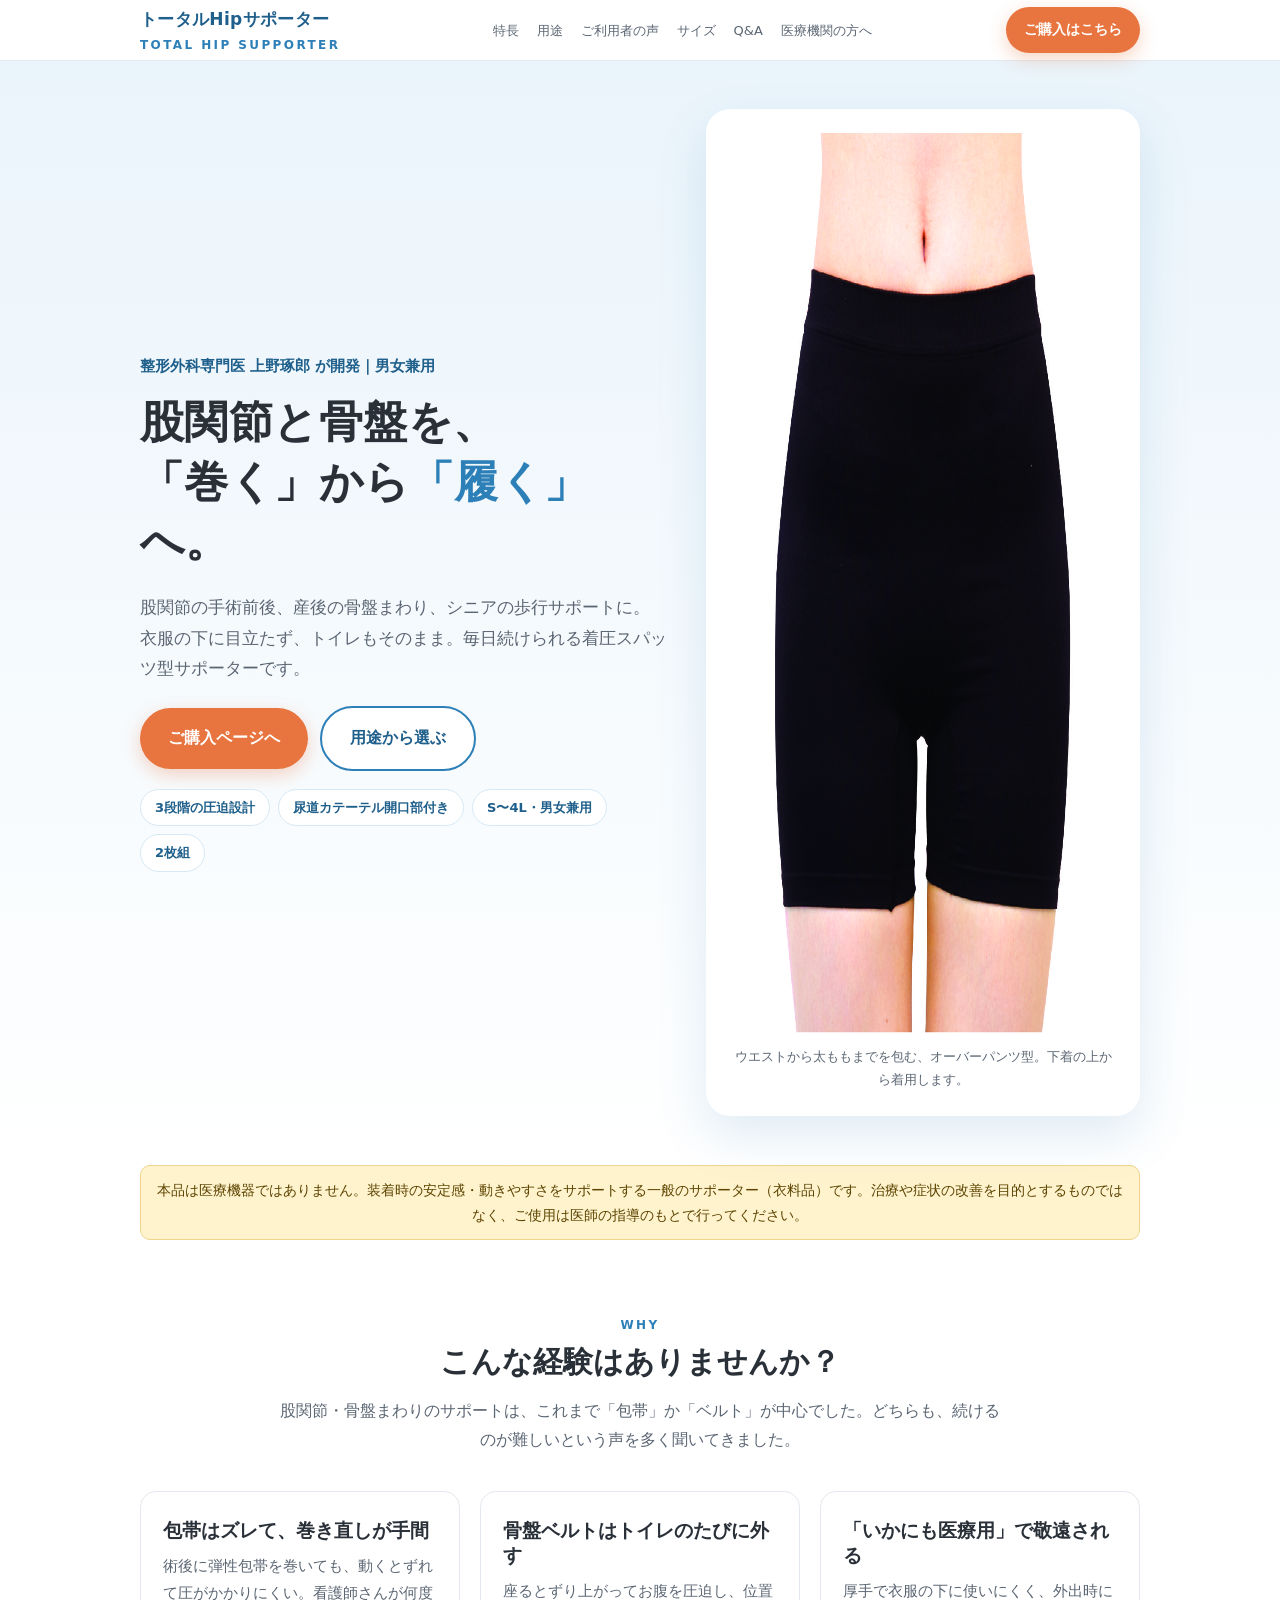
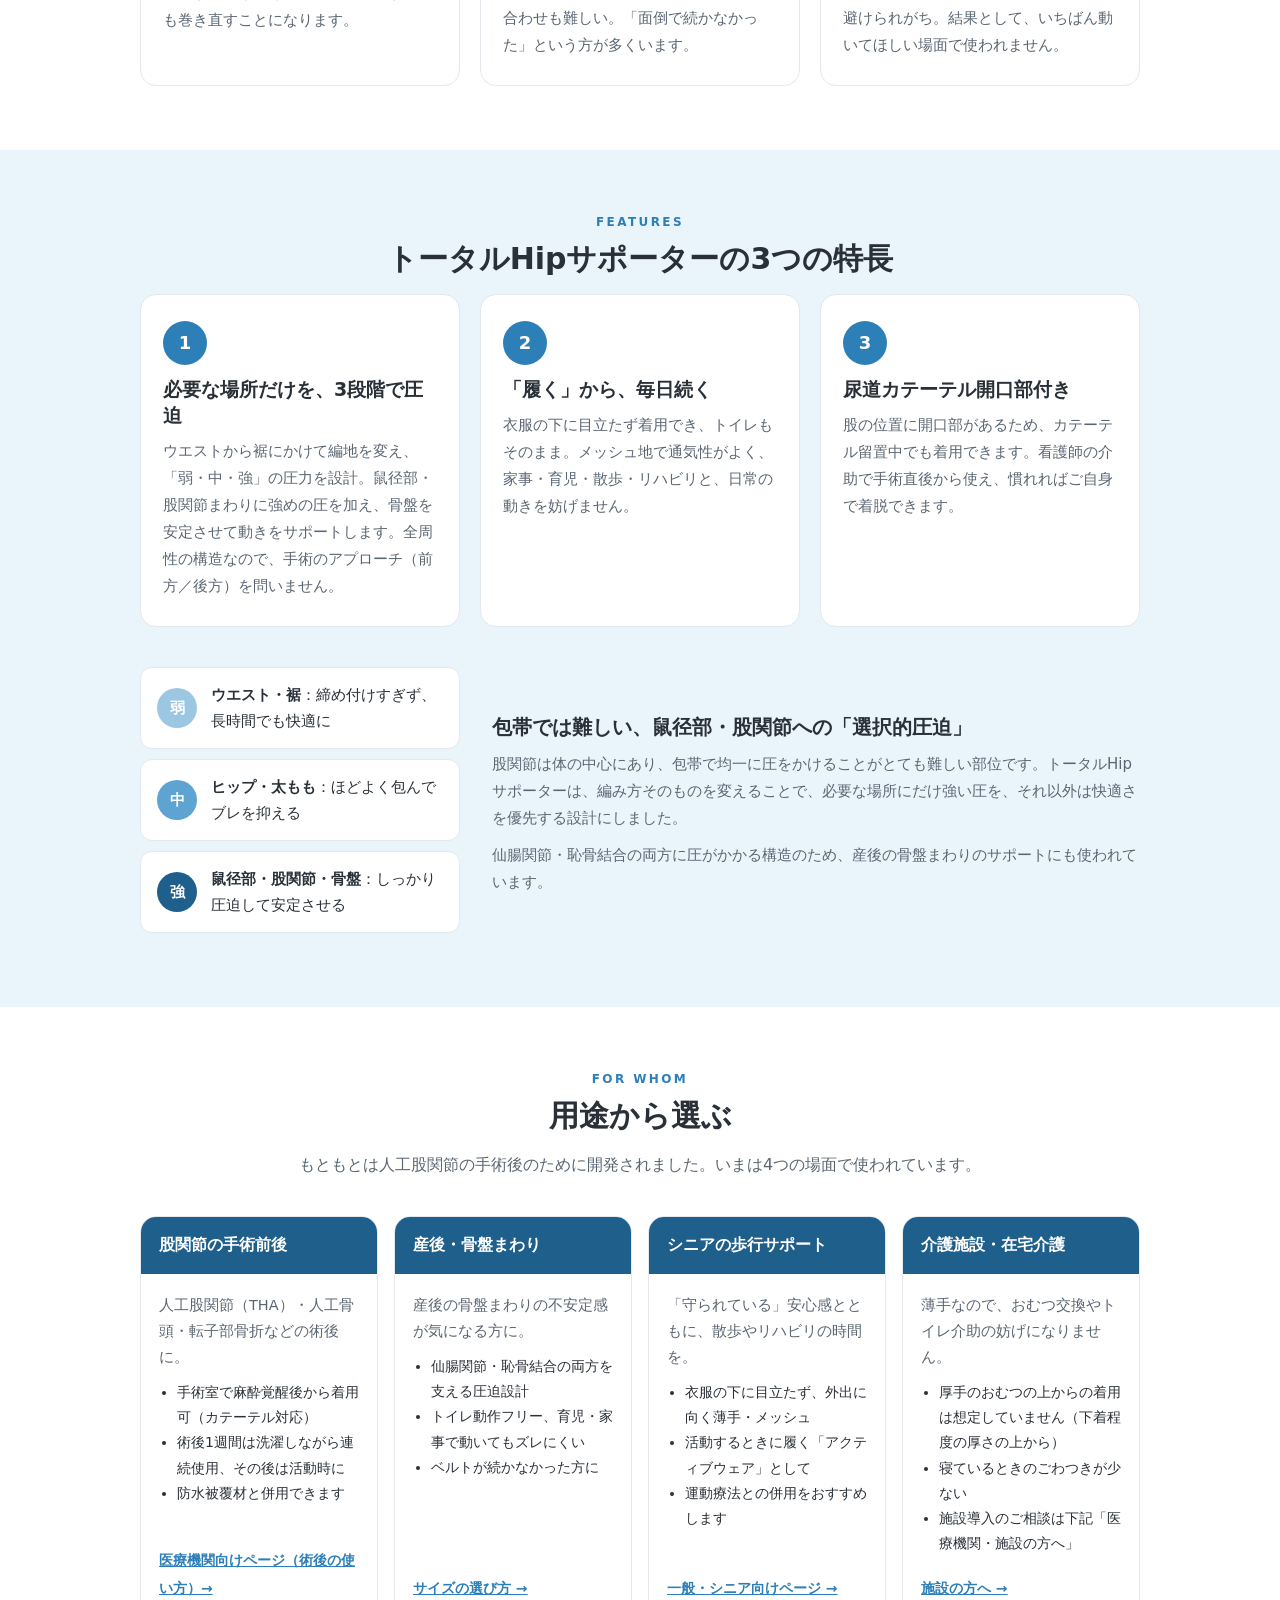
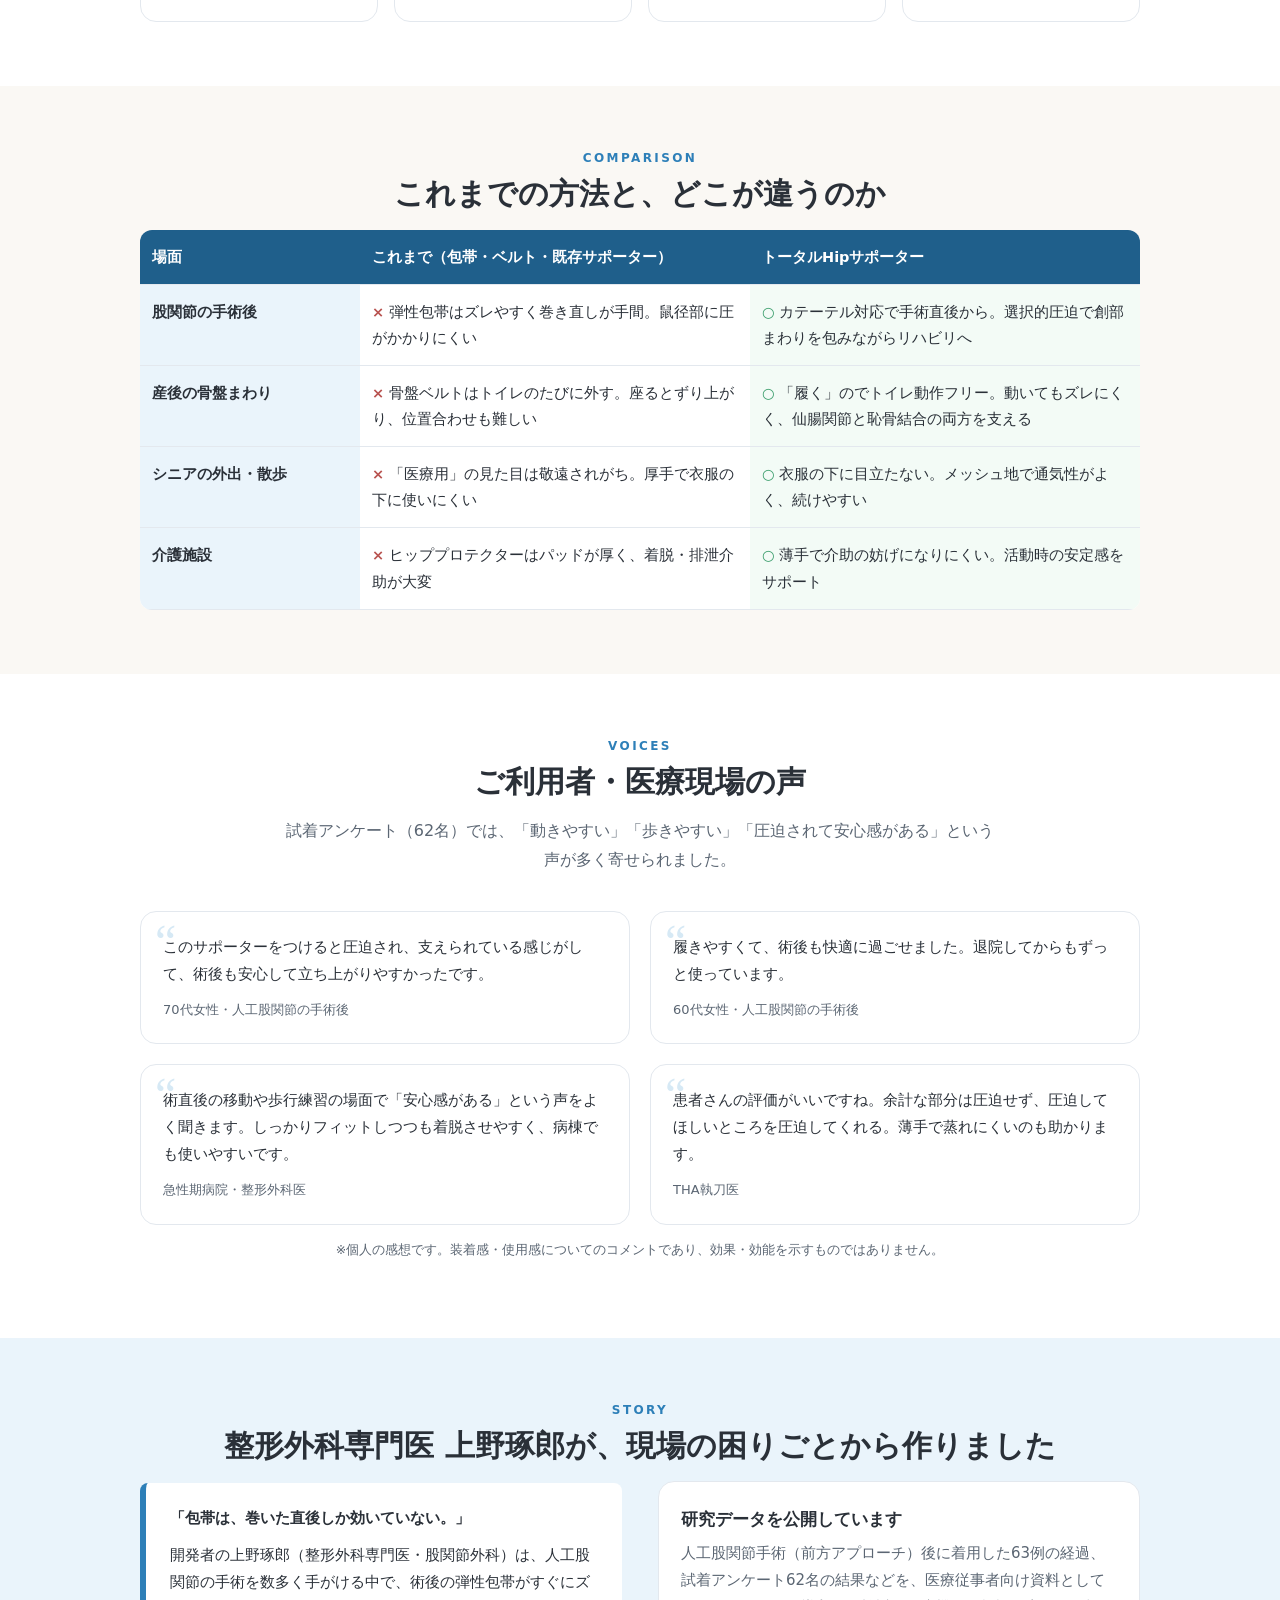
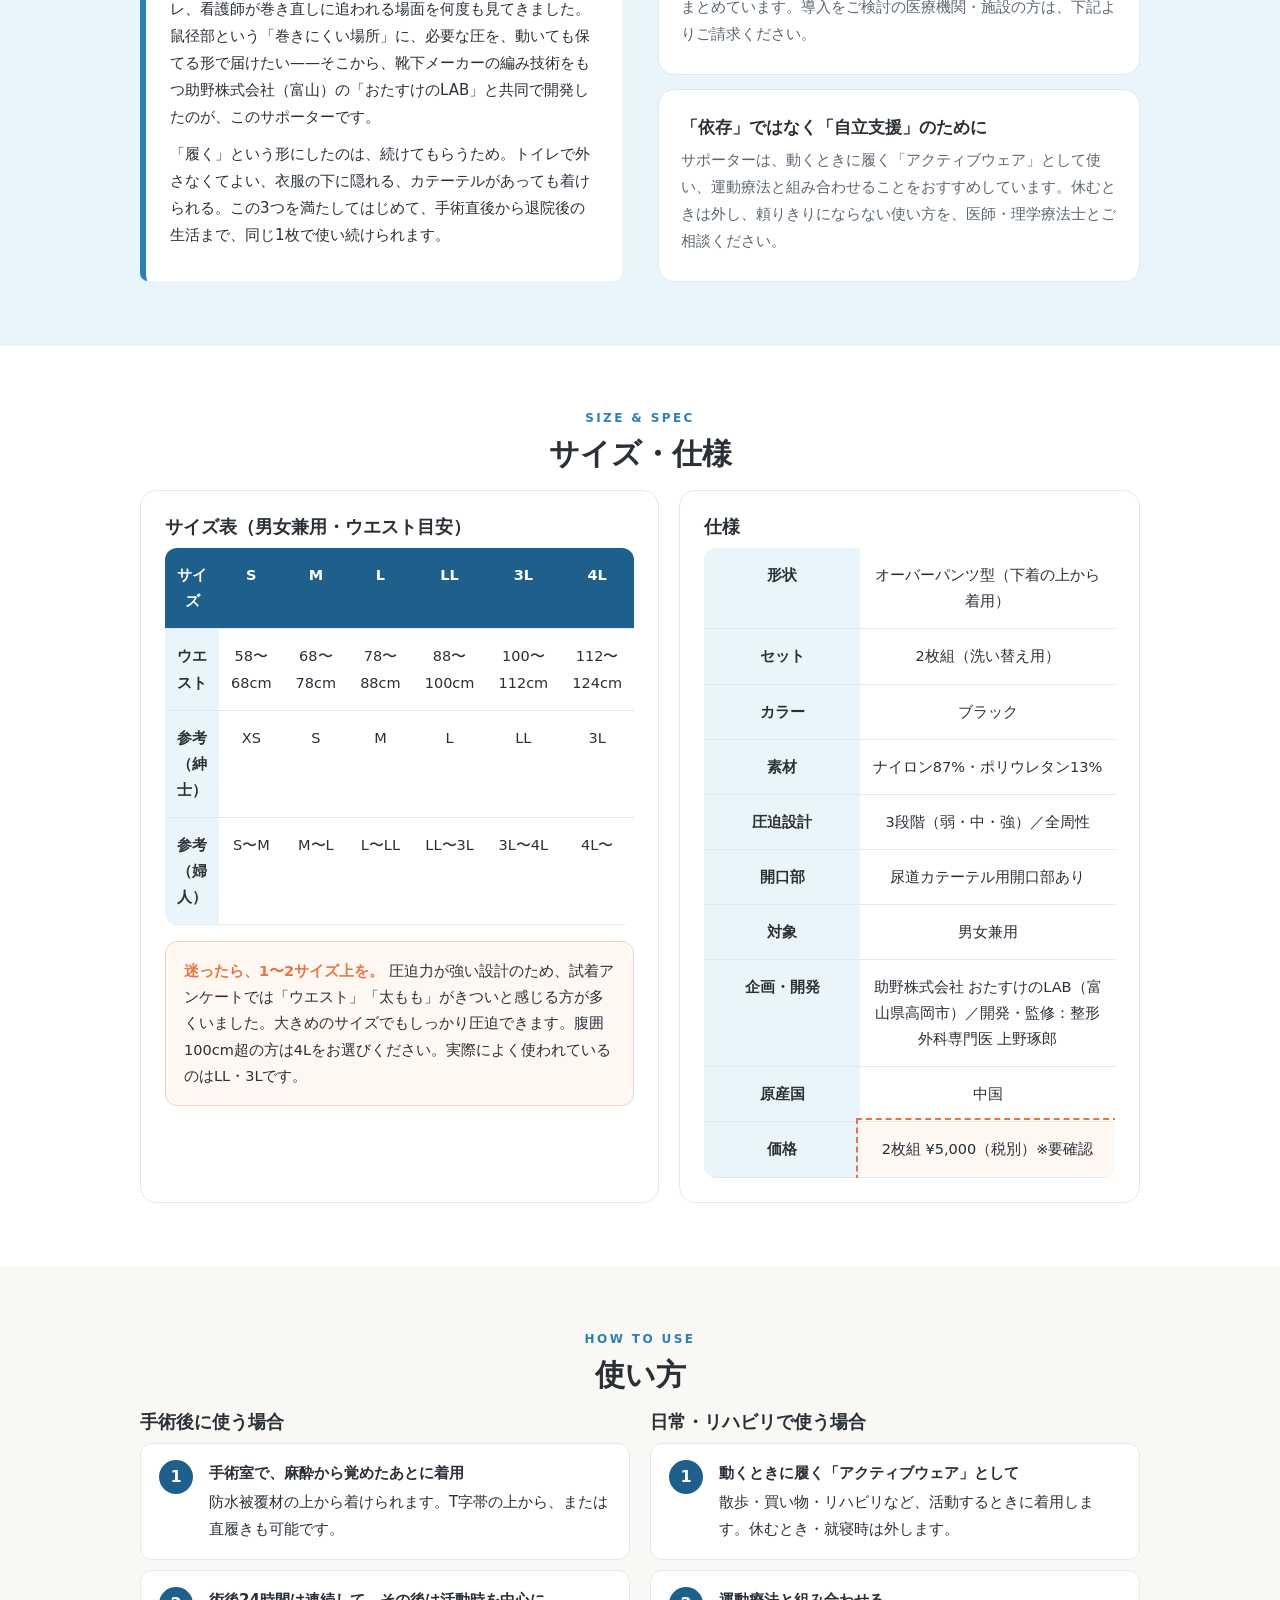
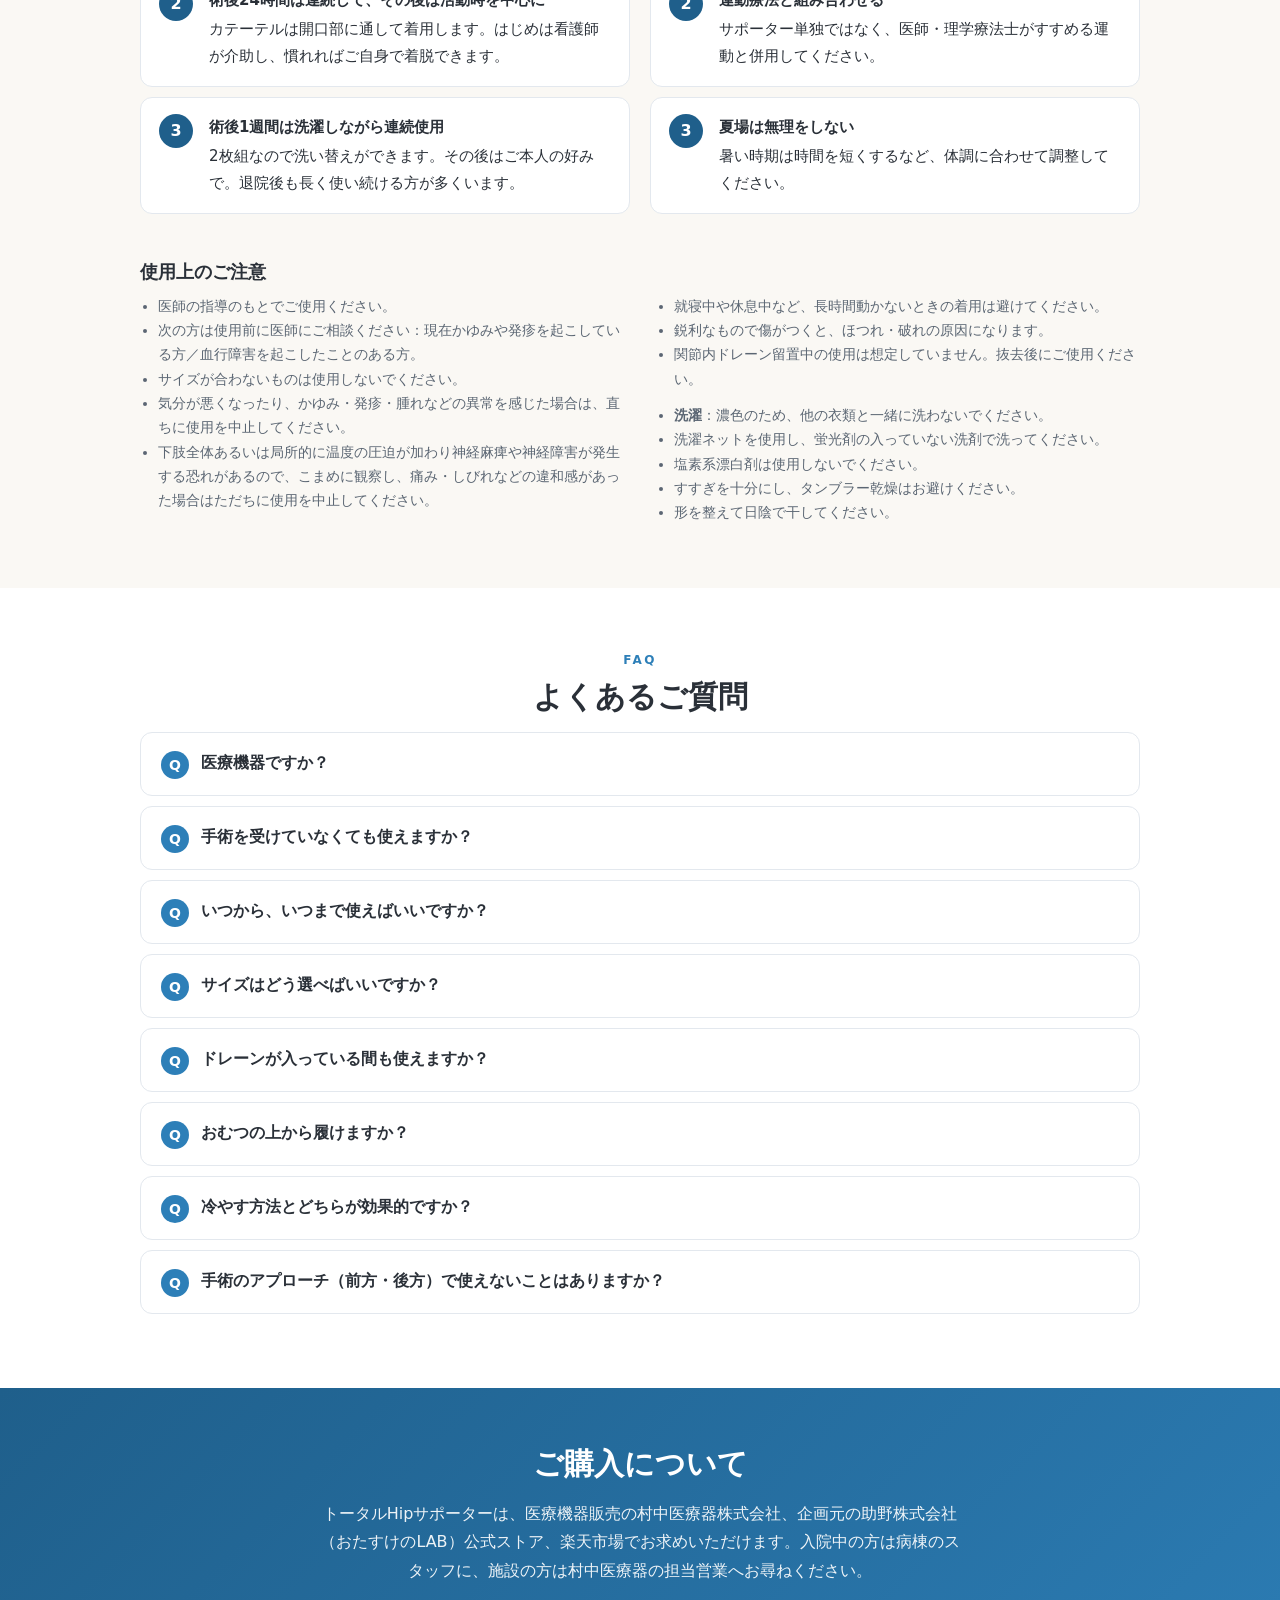
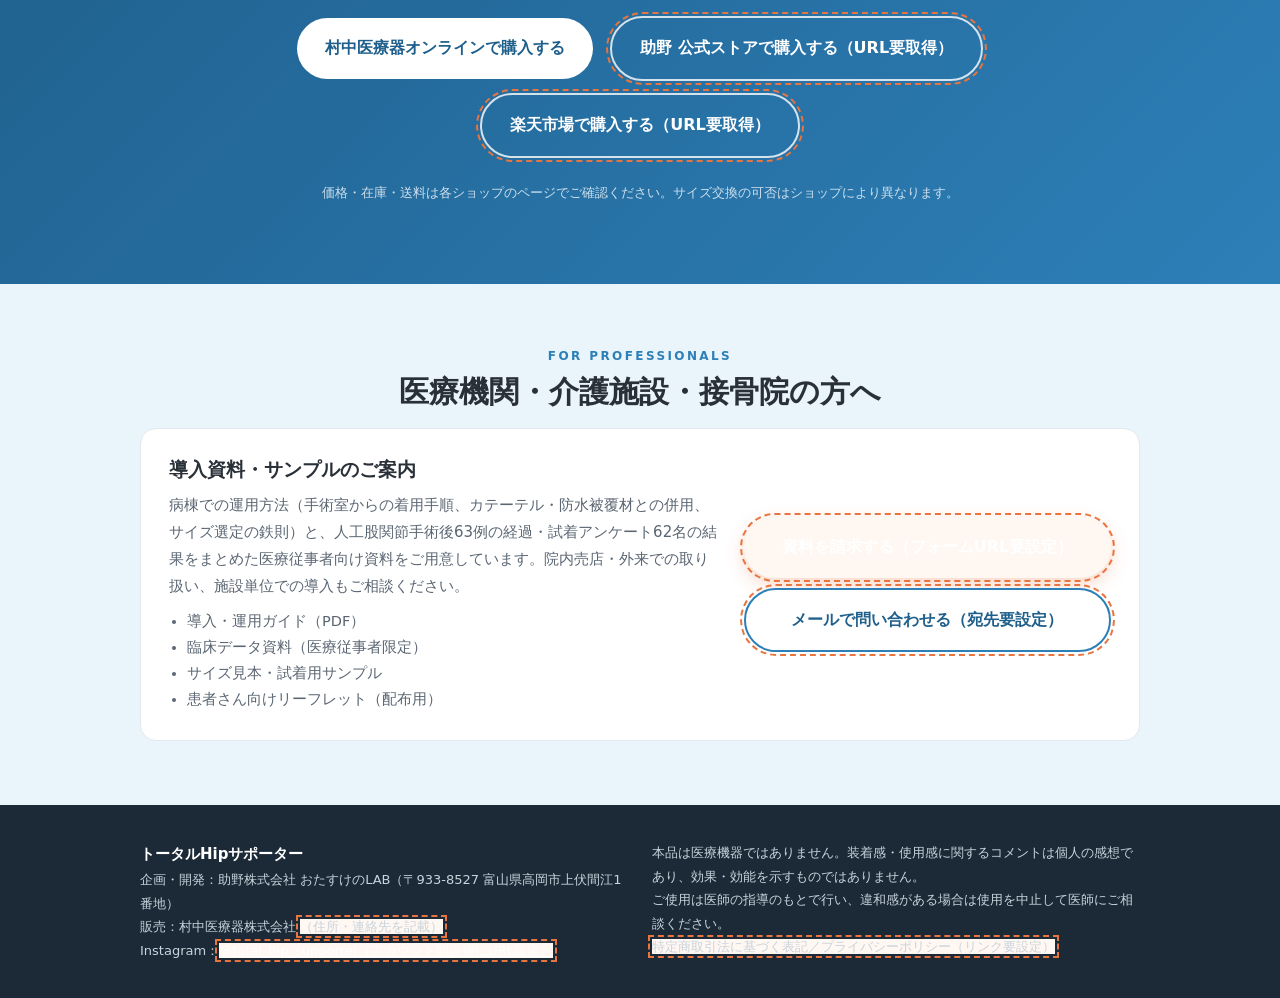
==== lp-hub/index.html @ db48b681 "総論LP（lp-hub）とInstagram運用設計・アイコン/ハイライト画像を追加。購入URLを村中医療器オンライン V0300001 に統一 Co-Authored-By: Claude Fabl" ====
<!DOCTYPE html>
<html lang="ja">
<head>
<meta charset="UTF-8">
<meta name="viewport" content="width=device-width, initial-scale=1">
<title>トータルHipサポーター｜整形外科専門医 上野琢郎が開発した「履く」股関節・骨盤サポーター</title>
<meta name="description" content="股関節の手術前後、産後の骨盤まわり、シニアの歩行サポートに。整形外科専門医 上野琢郎が開発した、履くタイプの股関節・骨盤着圧サポーター。3段階の圧迫設計・カテーテル開口部付き・男女兼用。">
<style>
:root{
  --blue:#2d7fb8; --blue-d:#1f5f8b; --sky:#eaf4fb; --sky2:#d6e9f5;
  --ink:#2a3038; --ink-2:#5b6673; --line:#e3e8ee; --bg:#ffffff; --cream:#faf8f4;
  --accent:#e8743f; --ok:#3a9d6b;
  --maxw:1040px;
}
*{box-sizing:border-box}
html{scroll-behavior:smooth}
body{margin:0;font-family:"Hiragino Sans","Hiragino Kaku Gothic ProN","Yu Gothic","Meiryo",system-ui,sans-serif;color:var(--ink);background:var(--bg);line-height:1.8;font-size:16px;-webkit-text-size-adjust:100%}
img{max-width:100%;display:block}
a{color:var(--blue)}
h1,h2,h3{line-height:1.35;margin:0 0 .5em;font-weight:700}
h2{font-size:clamp(22px,3.4vw,30px);text-align:center}
h2 small{display:block;font-size:12px;letter-spacing:.2em;color:var(--blue);margin-bottom:8px;font-weight:600}
.wrap{max-width:var(--maxw);margin:0 auto;padding:0 20px}
section{padding:64px 0}
section.alt{background:var(--sky)}
section.cream{background:var(--cream)}
.lead{text-align:center;color:var(--ink-2);max-width:720px;margin:0 auto 36px}
.btn{display:inline-block;background:var(--accent);color:#fff;font-weight:700;padding:16px 28px;border-radius:999px;text-decoration:none;box-shadow:0 6px 18px rgba(232,116,63,.3);transition:.2s}
.btn:hover{transform:translateY(-2px)}
.btn.sub{background:#fff;color:var(--blue-d);border:2px solid var(--blue);box-shadow:none}
.note{font-size:12.5px;color:var(--ink-2)}
.tag{display:inline-block;background:var(--blue);color:#fff;font-size:12px;padding:3px 10px;border-radius:4px;letter-spacing:.08em}
/* header */
header{position:sticky;top:0;z-index:50;background:rgba(255,255,255,.92);backdrop-filter:blur(8px);border-bottom:1px solid var(--line)}
header .wrap{display:flex;align-items:center;justify-content:space-between;height:60px}
.logo{font-weight:800;color:var(--blue-d);letter-spacing:.02em;text-decoration:none;font-size:17px}
.logo span{color:var(--blue);font-size:12px;display:block;letter-spacing:.2em;font-weight:600}
header nav a{font-size:13px;color:var(--ink-2);text-decoration:none;margin-left:18px}
header .btn{padding:10px 18px;font-size:14px}
@media(max-width:720px){header nav{display:none}}
/* hero */
.hero{background:linear-gradient(180deg,var(--sky) 0%,#fff 100%);padding:48px 0 56px}
.hero .wrap{display:grid;grid-template-columns:1.1fr .9fr;gap:36px;align-items:center}
.hero h1{font-size:clamp(28px,4.6vw,44px);letter-spacing:.01em}
.hero h1 em{font-style:normal;color:var(--blue)}
.hero .kicker{color:var(--blue-d);font-weight:700;margin-bottom:12px;font-size:15px}
.hero p.sub{color:var(--ink-2);font-size:17px;margin:14px 0 22px}
.hero .cta{display:flex;gap:12px;flex-wrap:wrap;align-items:center}
.hero .badges{display:flex;gap:8px;flex-wrap:wrap;margin-top:18px}
.hero .badges span{background:#fff;border:1px solid var(--sky2);border-radius:999px;padding:6px 14px;font-size:13px;color:var(--blue-d);font-weight:600}
.hero figure{margin:0;background:#fff;border-radius:24px;padding:24px;box-shadow:0 20px 50px rgba(45,127,184,.15)}
.hero figure img{border-radius:16px}
.hero figcaption{text-align:center;font-size:13px;color:var(--ink-2);margin-top:12px}
@media(max-width:820px){.hero .wrap{grid-template-columns:1fr}.hero figure{max-width:420px;margin:0 auto}}
/* grids */
.grid3{display:grid;grid-template-columns:repeat(3,1fr);gap:20px}
.grid2{display:grid;grid-template-columns:repeat(2,1fr);gap:20px}
.grid4{display:grid;grid-template-columns:repeat(4,1fr);gap:16px}
@media(max-width:900px){.grid4{grid-template-columns:repeat(2,1fr)}}
@media(max-width:720px){.grid3,.grid2{grid-template-columns:1fr}}
.card{background:#fff;border:1px solid var(--line);border-radius:16px;padding:26px 22px}
.card .num{display:inline-flex;align-items:center;justify-content:center;width:44px;height:44px;border-radius:50%;background:var(--blue);color:#fff;font-weight:800;font-size:18px;margin-bottom:12px}
.card h3{font-size:19px}
.card p{margin:0;color:var(--ink-2);font-size:15px}
/* use cases */
.use{background:#fff;border-radius:16px;overflow:hidden;border:1px solid var(--line);display:flex;flex-direction:column}
.use .head{background:var(--blue-d);color:#fff;padding:14px 18px;font-weight:700;font-size:16px}
.use .body{padding:18px;flex:1}
.use .body p{margin:0 0 10px;font-size:14.5px;color:var(--ink-2)}
.use ul{margin:0;padding-left:18px;font-size:14px}
.use .foot{padding:0 18px 18px}
.use .foot a{font-size:14px;font-weight:700}
/* compare */
table{width:100%;border-collapse:collapse;background:#fff;border-radius:12px;overflow:hidden}
th,td{padding:14px 12px;border-bottom:1px solid var(--line);text-align:left;font-size:14.5px;vertical-align:top}
th{background:var(--sky);font-weight:700}
thead th{background:var(--blue-d);color:#fff}
.cmp td:nth-child(3){background:#f3fbf6}
.x{color:#b8524f;font-weight:700}
.o{color:var(--ok);font-weight:700}
/* pressure */
.pressure{display:grid;grid-template-columns:320px 1fr;gap:32px;align-items:center}
@media(max-width:820px){.pressure{grid-template-columns:1fr}}
.pressure .zones{position:relative}
.zone{display:flex;align-items:center;gap:14px;padding:14px 16px;border-radius:12px;background:#fff;border:1px solid var(--line);margin-bottom:10px}
.zone b{display:inline-flex;width:40px;height:40px;border-radius:50%;align-items:center;justify-content:center;color:#fff;font-size:15px;flex:none}
.zone.w b{background:#9cc7e3}.zone.m b{background:#5ea4d2}.zone.s b{background:var(--blue-d)}
.zone span{font-size:14.5px}
/* voices */
.voice{background:#fff;border-radius:16px;padding:22px;border:1px solid var(--line);position:relative}
.voice p{margin:0 0 10px;font-size:15px}
.voice .who{font-size:13px;color:var(--ink-2)}
.voice:before{content:"“";position:absolute;top:6px;left:14px;font-size:48px;color:var(--sky2);font-family:Georgia,serif;line-height:1}
/* story */
.story{display:grid;grid-template-columns:1fr 1fr;gap:36px;align-items:center}
@media(max-width:820px){.story{grid-template-columns:1fr}}
.story .box{background:#fff;border-left:6px solid var(--blue);padding:22px 24px;border-radius:8px}
.story .box p{margin:0 0 10px;font-size:15px}
/* size */
.sizebox{background:#fff;border-radius:16px;padding:24px;border:1px solid var(--line)}
.sizebox table th,.sizebox table td{text-align:center}
.callout{background:#fff7f1;border:1px solid #f3d3c2;border-radius:12px;padding:16px 18px;font-size:14.5px;margin-top:16px}
.callout b{color:var(--accent)}
/* faq */
details{background:#fff;border:1px solid var(--line);border-radius:12px;padding:0 20px;margin-bottom:10px}
summary{cursor:pointer;padding:16px 0;font-weight:700;list-style:none;display:flex;gap:12px;align-items:flex-start}
summary::-webkit-details-marker{display:none}
summary:before{content:"Q";flex:none;width:28px;height:28px;border-radius:50%;background:var(--blue);color:#fff;display:inline-flex;align-items:center;justify-content:center;font-size:14px;margin-top:2px}
details p{margin:0 0 16px 40px;color:var(--ink-2);font-size:15px}
/* steps */
.steps{counter-reset:s}
.step{display:flex;gap:16px;background:#fff;border-radius:12px;padding:16px 18px;border:1px solid var(--line);margin-bottom:10px}
.step:before{counter-increment:s;content:counter(s);flex:none;width:34px;height:34px;border-radius:50%;background:var(--blue-d);color:#fff;display:inline-flex;align-items:center;justify-content:center;font-weight:800}
.step div{font-size:15px}
.step b{display:block;margin-bottom:2px}
/* caution */
.caution{columns:2;column-gap:32px;font-size:13.5px;color:var(--ink-2)}
@media(max-width:720px){.caution{columns:1}}
.caution ul{margin:0 0 12px;padding-left:18px}
/* cta band */
.ctaband{background:linear-gradient(135deg,var(--blue-d),var(--blue));color:#fff;text-align:center;padding:56px 20px}
.ctaband h2{color:#fff}
.ctaband p{opacity:.92;max-width:640px;margin:0 auto 24px}
.ctaband .btn{background:#fff;color:var(--blue-d);box-shadow:none;margin:6px}
.ctaband .btn.ghost{background:transparent;color:#fff;border:2px solid rgba(255,255,255,.8)}
/* pro */
.pro{background:#fff;border-radius:16px;border:1px solid var(--line);padding:28px;display:grid;grid-template-columns:1.2fr .8fr;gap:24px;align-items:center}
@media(max-width:820px){.pro{grid-template-columns:1fr}}
.pro ul{margin:8px 0 0;padding-left:18px;font-size:14.5px;color:var(--ink-2)}
footer{background:#1b2a36;color:#c8d3dc;padding:36px 0;font-size:13px}
footer .wrap{display:grid;grid-template-columns:1fr 1fr;gap:24px}
@media(max-width:720px){footer .wrap{grid-template-columns:1fr}}
footer a{color:#fff}
.disclaimer{background:#fff3cd;border:1px solid #f0d58a;color:#5c4400;border-radius:10px;padding:12px 16px;font-size:13.5px;text-align:center}
/* sticky mobile cta */
.mcta{position:fixed;left:0;right:0;bottom:0;background:rgba(255,255,255,.96);border-top:1px solid var(--line);padding:10px 14px;display:none;z-index:60}
.mcta a{display:block;text-align:center;background:var(--accent);color:#fff;font-weight:700;border-radius:999px;padding:13px;text-decoration:none}
@media(max-width:720px){.mcta{display:block}body{padding-bottom:72px}}
.todo{outline:2px dashed #e8743f;outline-offset:2px;background:#fff7f1}
</style>
</head>
<body>

<header>
  <div class="wrap">
    <a class="logo" href="#top">トータルHipサポーター<span>TOTAL HIP SUPPORTER</span></a>
    <nav>
      <a href="#feature">特長</a><a href="#use">用途</a><a href="#voice">ご利用者の声</a><a href="#size">サイズ</a><a href="#faq">Q&amp;A</a><a href="#pro">医療機関の方へ</a>
    </nav>
    <a class="btn" href="https://online.muranaka.co.jp/product/V0300001/" target="_blank" rel="noopener">ご購入はこちら</a>
  </div>
</header>

<!-- ===== HERO ===== -->
<section class="hero" id="top">
  <div class="wrap">
    <div>
      <div class="kicker">整形外科専門医 上野琢郎 が開発｜男女兼用</div>
      <h1>股関節と骨盤を、<br>「巻く」から<em>「履く」</em>へ。</h1>
      <p class="sub">股関節の手術前後、産後の骨盤まわり、シニアの歩行サポートに。<br>衣服の下に目立たず、トイレもそのまま。毎日続けられる着圧スパッツ型サポーターです。</p>
      <div class="cta">
        <a class="btn" href="#buy">ご購入ページへ</a>
        <a class="btn sub" href="#use">用途から選ぶ</a>
      </div>
      <div class="badges">
        <span>3段階の圧迫設計</span><span>尿道カテーテル開口部付き</span><span>S〜4L・男女兼用</span><span>2枚組</span>
      </div>
    </div>
    <figure>
      <img src="images/product_front.jpg" alt="トータルHipサポーター（黒・オーバーパンツ型）の着用イメージ" width="900" height="900">
      <figcaption>ウエストから太ももまでを包む、オーバーパンツ型。下着の上から着用します。</figcaption>
    </figure>
  </div>
</section>

<div class="wrap" style="margin-top:-20px">
  <p class="disclaimer">本品は医療機器ではありません。装着時の安定感・動きやすさをサポートする一般のサポーター（衣料品）です。治療や症状の改善を目的とするものではなく、ご使用は医師の指導のもとで行ってください。</p>
</div>

<!-- ===== PROBLEM ===== -->
<section>
  <div class="wrap">
    <h2><small>WHY</small>こんな経験はありませんか？</h2>
    <p class="lead">股関節・骨盤まわりのサポートは、これまで「包帯」か「ベルト」が中心でした。どちらも、続けるのが難しいという声を多く聞いてきました。</p>
    <div class="grid3">
      <div class="card"><h3>包帯はズレて、巻き直しが手間</h3><p>術後に弾性包帯を巻いても、動くとずれて圧がかかりにくい。看護師さんが何度も巻き直すことになります。</p></div>
      <div class="card"><h3>骨盤ベルトはトイレのたびに外す</h3><p>座るとずり上がってお腹を圧迫し、位置合わせも難しい。「面倒で続かなかった」という方が多くいます。</p></div>
      <div class="card"><h3>「いかにも医療用」で敬遠される</h3><p>厚手で衣服の下に使いにくく、外出時に避けられがち。結果として、いちばん動いてほしい場面で使われません。</p></div>
    </div>
  </div>
</section>

<!-- ===== FEATURES ===== -->
<section class="alt" id="feature">
  <div class="wrap">
    <h2><small>FEATURES</small>トータルHipサポーターの3つの特長</h2>
    <div class="grid3">
      <div class="card"><div class="num">1</div><h3>必要な場所だけを、3段階で圧迫</h3><p>ウエストから裾にかけて編地を変え、「弱・中・強」の圧力を設計。鼠径部・股関節まわりに強めの圧を加え、骨盤を安定させて動きをサポートします。全周性の構造なので、手術のアプローチ（前方／後方）を問いません。</p></div>
      <div class="card"><div class="num">2</div><h3>「履く」から、毎日続く</h3><p>衣服の下に目立たず着用でき、トイレもそのまま。メッシュ地で通気性がよく、家事・育児・散歩・リハビリと、日常の動きを妨げません。</p></div>
      <div class="card"><div class="num">3</div><h3>尿道カテーテル開口部付き</h3><p>股の位置に開口部があるため、カテーテル留置中でも着用できます。看護師の介助で手術直後から使え、慣れればご自身で着脱できます。</p></div>
    </div>

    <div class="pressure" style="margin-top:40px">
      <div class="zones">
        <div class="zone w"><b>弱</b><span><strong>ウエスト・裾</strong>：締め付けすぎず、長時間でも快適に</span></div>
        <div class="zone m"><b>中</b><span><strong>ヒップ・太もも</strong>：ほどよく包んでブレを抑える</span></div>
        <div class="zone s"><b>強</b><span><strong>鼠径部・股関節・骨盤</strong>：しっかり圧迫して安定させる</span></div>
      </div>
      <div>
        <h3 style="font-size:20px">包帯では難しい、鼠径部・股関節への「選択的圧迫」</h3>
        <p style="color:var(--ink-2);font-size:15px;margin:0 0 10px">股関節は体の中心にあり、包帯で均一に圧をかけることがとても難しい部位です。トータルHipサポーターは、編み方そのものを変えることで、必要な場所にだけ強い圧を、それ以外は快適さを優先する設計にしました。</p>
        <p style="color:var(--ink-2);font-size:15px;margin:0">仙腸関節・恥骨結合の両方に圧がかかる構造のため、産後の骨盤まわりのサポートにも使われています。</p>
      </div>
    </div>
  </div>
</section>

<!-- ===== USE CASES ===== -->
<section id="use">
  <div class="wrap">
    <h2><small>FOR WHOM</small>用途から選ぶ</h2>
    <p class="lead">もともとは人工股関節の手術後のために開発されました。いまは4つの場面で使われています。</p>
    <div class="grid4">
      <div class="use">
        <div class="head">股関節の手術前後</div>
        <div class="body"><p>人工股関節（THA）・人工骨頭・転子部骨折などの術後に。</p>
          <ul><li>手術室で麻酔覚醒後から着用可（カテーテル対応）</li><li>術後1週間は洗濯しながら連続使用、その後は活動時に</li><li>防水被覆材と併用できます</li></ul></div>
        <div class="foot"><a href="../lp-medical/index.html">医療機関向けページ（術後の使い方）→</a></div>
      </div>
      <div class="use">
        <div class="head">産後・骨盤まわり</div>
        <div class="body"><p>産後の骨盤まわりの不安定感が気になる方に。</p>
          <ul><li>仙腸関節・恥骨結合の両方を支える圧迫設計</li><li>トイレ動作フリー、育児・家事で動いてもズレにくい</li><li>ベルトが続かなかった方に</li></ul></div>
        <div class="foot"><a href="#size">サイズの選び方 →</a></div>
      </div>
      <div class="use">
        <div class="head">シニアの歩行サポート</div>
        <div class="body"><p>「守られている」安心感とともに、散歩やリハビリの時間を。</p>
          <ul><li>衣服の下に目立たず、外出に向く薄手・メッシュ</li><li>活動するときに履く「アクティブウェア」として</li><li>運動療法との併用をおすすめします</li></ul></div>
        <div class="foot"><a href="../lp-general/index.html">一般・シニア向けページ →</a></div>
      </div>
      <div class="use">
        <div class="head">介護施設・在宅介護</div>
        <div class="body"><p>薄手なので、おむつ交換やトイレ介助の妨げになりません。</p>
          <ul><li>厚手のおむつの上からの着用は想定していません（下着程度の厚さの上から）</li><li>寝ているときのごわつきが少ない</li><li>施設導入のご相談は下記「医療機関・施設の方へ」</li></ul></div>
        <div class="foot"><a href="../lp-general/index.html#facility">施設の方へ →</a></div>
      </div>
    </div>
  </div>
</section>

<!-- ===== COMPARE ===== -->
<section class="cream">
  <div class="wrap">
    <h2><small>COMPARISON</small>これまでの方法と、どこが違うのか</h2>
    <table class="cmp">
      <thead><tr><th style="width:22%">場面</th><th style="width:39%">これまで（包帯・ベルト・既存サポーター）</th><th>トータルHipサポーター</th></tr></thead>
      <tbody>
        <tr><th>股関節の手術後</th><td><span class="x">×</span> 弾性包帯はズレやすく巻き直しが手間。鼠径部に圧がかかりにくい</td><td><span class="o">○</span> カテーテル対応で手術直後から。選択的圧迫で創部まわりを包みながらリハビリへ</td></tr>
        <tr><th>産後の骨盤まわり</th><td><span class="x">×</span> 骨盤ベルトはトイレのたびに外す。座るとずり上がり、位置合わせも難しい</td><td><span class="o">○</span> 「履く」のでトイレ動作フリー。動いてもズレにくく、仙腸関節と恥骨結合の両方を支える</td></tr>
        <tr><th>シニアの外出・散歩</th><td><span class="x">×</span> 「医療用」の見た目は敬遠されがち。厚手で衣服の下に使いにくい</td><td><span class="o">○</span> 衣服の下に目立たない。メッシュ地で通気性がよく、続けやすい</td></tr>
        <tr><th>介護施設</th><td><span class="x">×</span> ヒッププロテクターはパッドが厚く、着脱・排泄介助が大変</td><td><span class="o">○</span> 薄手で介助の妨げになりにくい。活動時の安定感をサポート</td></tr>
      </tbody>
    </table>
  </div>
</section>

<!-- ===== VOICES ===== -->
<section id="voice">
  <div class="wrap">
    <h2><small>VOICES</small>ご利用者・医療現場の声</h2>
    <p class="lead">試着アンケート（62名）では、「動きやすい」「歩きやすい」「圧迫されて安心感がある」という声が多く寄せられました。</p>
    <div class="grid2">
      <div class="voice"><p>このサポーターをつけると圧迫され、支えられている感じがして、術後も安心して立ち上がりやすかったです。</p><div class="who">70代女性・人工股関節の手術後</div></div>
      <div class="voice"><p>履きやすくて、術後も快適に過ごせました。退院してからもずっと使っています。</p><div class="who">60代女性・人工股関節の手術後</div></div>
      <div class="voice"><p>術直後の移動や歩行練習の場面で「安心感がある」という声をよく聞きます。しっかりフィットしつつも着脱させやすく、病棟でも使いやすいです。</p><div class="who">急性期病院・整形外科医</div></div>
      <div class="voice"><p>患者さんの評価がいいですね。余計な部分は圧迫せず、圧迫してほしいところを圧迫してくれる。薄手で蒸れにくいのも助かります。</p><div class="who">THA執刀医</div></div>
    </div>
    <p class="note" style="text-align:center;margin-top:14px">※個人の感想です。装着感・使用感についてのコメントであり、効果・効能を示すものではありません。</p>
  </div>
</section>

<!-- ===== STORY ===== -->
<section class="alt">
  <div class="wrap">
    <h2><small>STORY</small>整形外科専門医 上野琢郎が、現場の困りごとから作りました</h2>
    <div class="story">
      <div class="box">
        <p><strong>「包帯は、巻いた直後しか効いていない。」</strong></p>
        <p>開発者の上野琢郎（整形外科専門医・股関節外科）は、人工股関節の手術を数多く手がける中で、術後の弾性包帯がすぐにズレ、看護師が巻き直しに追われる場面を何度も見てきました。鼠径部という「巻きにくい場所」に、必要な圧を、動いても保てる形で届けたい——そこから、靴下メーカーの編み技術をもつ助野株式会社（富山）の「おたすけのLAB」と共同で開発したのが、このサポーターです。</p>
        <p>「履く」という形にしたのは、続けてもらうため。トイレで外さなくてよい、衣服の下に隠れる、カテーテルがあっても着けられる。この3つを満たしてはじめて、手術直後から退院後の生活まで、同じ1枚で使い続けられます。</p>
      </div>
      <div>
        <div class="card" style="margin-bottom:14px"><h3 style="font-size:17px">研究データを公開しています</h3><p>人工股関節手術（前方アプローチ）後に着用した63例の経過、試着アンケート62名の結果などを、医療従事者向け資料としてまとめています。導入をご検討の医療機関・施設の方は、下記よりご請求ください。</p></div>
        <div class="card"><h3 style="font-size:17px">「依存」ではなく「自立支援」のために</h3><p>サポーターは、動くときに履く「アクティブウェア」として使い、運動療法と組み合わせることをおすすめしています。休むときは外し、頼りきりにならない使い方を、医師・理学療法士とご相談ください。</p></div>
      </div>
    </div>
  </div>
</section>

<!-- ===== SIZE & SPEC ===== -->
<section id="size">
  <div class="wrap">
    <h2><small>SIZE &amp; SPEC</small>サイズ・仕様</h2>
    <div class="grid2">
      <div class="sizebox">
        <h3 style="font-size:18px">サイズ表（男女兼用・ウエスト目安）</h3>
        <table>
          <thead><tr><th>サイズ</th><th>S</th><th>M</th><th>L</th><th>LL</th><th>3L</th><th>4L</th></tr></thead>
          <tbody>
            <tr><th>ウエスト</th><td>58〜68cm</td><td>68〜78cm</td><td>78〜88cm</td><td>88〜100cm</td><td>100〜112cm</td><td>112〜124cm</td></tr>
            <tr><th>参考（紳士）</th><td>XS</td><td>S</td><td>M</td><td>L</td><td>LL</td><td>3L</td></tr>
            <tr><th>参考（婦人）</th><td>S〜M</td><td>M〜L</td><td>L〜LL</td><td>LL〜3L</td><td>3L〜4L</td><td>4L〜</td></tr>
          </tbody>
        </table>
        <div class="callout"><b>迷ったら、1〜2サイズ上を。</b> 圧迫力が強い設計のため、試着アンケートでは「ウエスト」「太もも」がきついと感じる方が多くいました。大きめのサイズでもしっかり圧迫できます。腹囲100cm超の方は4Lをお選びください。実際によく使われているのはLL・3Lです。</div>
      </div>
      <div class="sizebox">
        <h3 style="font-size:18px">仕様</h3>
        <table>
          <tbody>
            <tr><th style="width:38%">形状</th><td>オーバーパンツ型（下着の上から着用）</td></tr>
            <tr><th>セット</th><td>2枚組（洗い替え用）</td></tr>
            <tr><th>カラー</th><td>ブラック</td></tr>
            <tr><th>素材</th><td>ナイロン87%・ポリウレタン13%</td></tr>
            <tr><th>圧迫設計</th><td>3段階（弱・中・強）／全周性</td></tr>
            <tr><th>開口部</th><td>尿道カテーテル用開口部あり</td></tr>
            <tr><th>対象</th><td>男女兼用</td></tr>
            <tr><th>企画・開発</th><td>助野株式会社 おたすけのLAB（富山県高岡市）／開発・監修：整形外科専門医 上野琢郎</td></tr>
            <tr><th>原産国</th><td>中国</td></tr>
            <tr><th>価格</th><td class="todo">2枚組 ¥5,000（税別）※要確認</td></tr>
          </tbody>
        </table>
      </div>
    </div>
  </div>
</section>

<!-- ===== HOW TO ===== -->
<section class="cream" id="steps">
  <div class="wrap">
    <h2><small>HOW TO USE</small>使い方</h2>
    <div class="grid2">
      <div>
        <h3 style="font-size:18px">手術後に使う場合</h3>
        <div class="steps">
          <div class="step"><div><b>手術室で、麻酔から覚めたあとに着用</b>防水被覆材の上から着けられます。T字帯の上から、または直履きも可能です。</div></div>
          <div class="step"><div><b>術後24時間は連続して、その後は活動時を中心に</b>カテーテルは開口部に通して着用します。はじめは看護師が介助し、慣れればご自身で着脱できます。</div></div>
          <div class="step"><div><b>術後1週間は洗濯しながら連続使用</b>2枚組なので洗い替えができます。その後はご本人の好みで。退院後も長く使い続ける方が多くいます。</div></div>
        </div>
      </div>
      <div>
        <h3 style="font-size:18px">日常・リハビリで使う場合</h3>
        <div class="steps">
          <div class="step"><div><b>動くときに履く「アクティブウェア」として</b>散歩・買い物・リハビリなど、活動するときに着用します。休むとき・就寝時は外します。</div></div>
          <div class="step"><div><b>運動療法と組み合わせる</b>サポーター単独ではなく、医師・理学療法士がすすめる運動と併用してください。</div></div>
          <div class="step"><div><b>夏場は無理をしない</b>暑い時期は時間を短くするなど、体調に合わせて調整してください。</div></div>
        </div>
      </div>
    </div>

    <h3 style="font-size:18px;margin-top:36px">使用上のご注意</h3>
    <div class="caution">
      <ul>
        <li>医師の指導のもとでご使用ください。</li>
        <li>次の方は使用前に医師にご相談ください：現在かゆみや発疹を起こしている方／血行障害を起こしたことのある方。</li>
        <li>サイズが合わないものは使用しないでください。</li>
        <li>気分が悪くなったり、かゆみ・発疹・腫れなどの異常を感じた場合は、直ちに使用を中止してください。</li>
        <li>下肢全体あるいは局所的に温度の圧迫が加わり神経麻痺や神経障害が発生する恐れがあるので、こまめに観察し、痛み・しびれなどの違和感があった場合はただちに使用を中止してください。</li>
        <li>就寝中や休息中など、長時間動かないときの着用は避けてください。</li>
        <li>鋭利なもので傷がつくと、ほつれ・破れの原因になります。</li>
        <li>関節内ドレーン留置中の使用は想定していません。抜去後にご使用ください。</li>
      </ul>
      <ul>
        <li><strong>洗濯</strong>：濃色のため、他の衣類と一緒に洗わないでください。</li>
        <li>洗濯ネットを使用し、蛍光剤の入っていない洗剤で洗ってください。</li>
        <li>塩素系漂白剤は使用しないでください。</li>
        <li>すすぎを十分にし、タンブラー乾燥はお避けください。</li>
        <li>形を整えて日陰で干してください。</li>
      </ul>
    </div>
  </div>
</section>

<!-- ===== FAQ ===== -->
<section id="faq">
  <div class="wrap">
    <h2><small>FAQ</small>よくあるご質問</h2>
    <details><summary>医療機器ですか？</summary><p>いいえ、医療機器ではありません。装着時の安定感・動きやすさをサポートする一般のサポーター（衣料品）です。治療や症状の改善を目的とするものではありません。</p></details>
    <details><summary>手術を受けていなくても使えますか？</summary><p>はい。着圧サポーターとして、産後の骨盤まわりや、シニアの方の散歩・リハビリ時などにご使用いただけます。多くの方が術後の急性期を過ぎたあとも、ご自身の判断で着用を続けています。</p></details>
    <details><summary>いつから、いつまで使えばいいですか？</summary><p>術後に使う場合は、カテーテル開口部があるため手術室で直後から着用できます。術後1週間ほどは洗濯しながらの連続使用をおすすめし、その後はご本人の好みにお任せしています。日常使いの場合は、活動するときを中心に着用してください。</p></details>
    <details><summary>サイズはどう選べばいいですか？</summary><p>ウエストの実寸を基準に、1〜2サイズ上をおすすめします。圧迫力が強い設計のため、「きつい」と感じる方の多くはウエストと太もも上部のサイズのミスマッチが原因でした。大きめでもしっかり圧迫できます。</p></details>
    <details><summary>ドレーンが入っている間も使えますか？</summary><p>関節内ドレーン留置中の使用は想定していません。ドレーン抜去後のご使用をおすすめします。ドレーンを使わない手術の場合は、直後から着用できます。</p></details>
    <details><summary>おむつの上から履けますか？</summary><p>厚手の通常のおむつの上から履く設計にはなっていません。下着程度の厚さのものの上から着用するオーバーパンツです。</p></details>
    <details><summary>冷やす方法とどちらが効果的ですか？</summary><p>冷やすことと圧迫することは目的が異なるため、併用できます。術後早期の冷却と併せて使われている施設もあります。使い方は担当の医師にご相談ください。</p></details>
    <details><summary>手術のアプローチ（前方・後方）で使えないことはありますか？</summary><p>全周性の圧迫構造のため、アプローチを問わずご使用いただけます。前方アプローチ（DAA）での使用実績が最も多く、前側方・後方アプローチでも使用されています。</p></details>
  </div>
</section>

<!-- ===== BUY ===== -->
<section class="ctaband" id="buy">
  <div class="wrap">
    <h2>ご購入について</h2>
    <p>トータルHipサポーターは、医療機器販売の村中医療器株式会社、企画元の助野株式会社（おたすけのLAB）公式ストア、楽天市場でお求めいただけます。入院中の方は病棟のスタッフに、施設の方は村中医療器の担当営業へお尋ねください。</p>
    <a class="btn" href="https://online.muranaka.co.jp/product/V0300001/" target="_blank" rel="noopener">村中医療器オンラインで購入する</a>
    <a class="btn ghost todo" href="#" target="_blank" rel="noopener">助野 公式ストアで購入する（URL要取得）</a>
    <a class="btn ghost todo" href="#" target="_blank" rel="noopener">楽天市場で購入する（URL要取得）</a>
    <p class="note" style="color:#dbe9f4;margin-top:18px">価格・在庫・送料は各ショップのページでご確認ください。サイズ交換の可否はショップにより異なります。</p>
  </div>
</section>

<!-- ===== PRO ===== -->
<section class="alt" id="pro">
  <div class="wrap">
    <h2><small>FOR PROFESSIONALS</small>医療機関・介護施設・接骨院の方へ</h2>
    <div class="pro">
      <div>
        <h3 style="font-size:19px">導入資料・サンプルのご案内</h3>
        <p style="color:var(--ink-2);font-size:15px;margin:0">病棟での運用方法（手術室からの着用手順、カテーテル・防水被覆材との併用、サイズ選定の鉄則）と、人工股関節手術後63例の経過・試着アンケート62名の結果をまとめた医療従事者向け資料をご用意しています。院内売店・外来での取り扱い、施設単位での導入もご相談ください。</p>
        <ul>
          <li>導入・運用ガイド（PDF）</li>
          <li>臨床データ資料（医療従事者限定）</li>
          <li>サイズ見本・試着用サンプル</li>
          <li>患者さん向けリーフレット（配布用）</li>
        </ul>
      </div>
      <div style="text-align:center">
        <a class="btn todo" href="#" style="display:block;margin-bottom:10px">資料を請求する（フォームURL要設定）</a>
        <a class="btn sub todo" href="mailto:" style="display:block">メールで問い合わせる（宛先要設定）</a>
      </div>
    </div>
  </div>
</section>

<footer>
  <div class="wrap">
    <div>
      <strong style="color:#fff;font-size:15px">トータルHipサポーター</strong><br>
      企画・開発：助野株式会社 おたすけのLAB（〒933-8527 富山県高岡市上伏間江1番地）<br>
      販売：村中医療器株式会社 <span class="todo">（住所・連絡先を記載）</span><br>
      Instagram：<a class="todo" href="#">@total_hip_supporter（アカウント開設後にURL設定）</a>
    </div>
    <div>
      本品は医療機器ではありません。装着感・使用感に関するコメントは個人の感想であり、効果・効能を示すものではありません。<br>
      ご使用は医師の指導のもとで行い、違和感がある場合は使用を中止して医師にご相談ください。<br>
      <span class="todo">特定商取引法に基づく表記／プライバシーポリシー（リンク要設定）</span>
    </div>
  </div>
</footer>

<div class="mcta"><a href="https://online.muranaka.co.jp/product/V0300001/" target="_blank" rel="noopener">村中医療器で購入する</a></div>

</body>
</html>
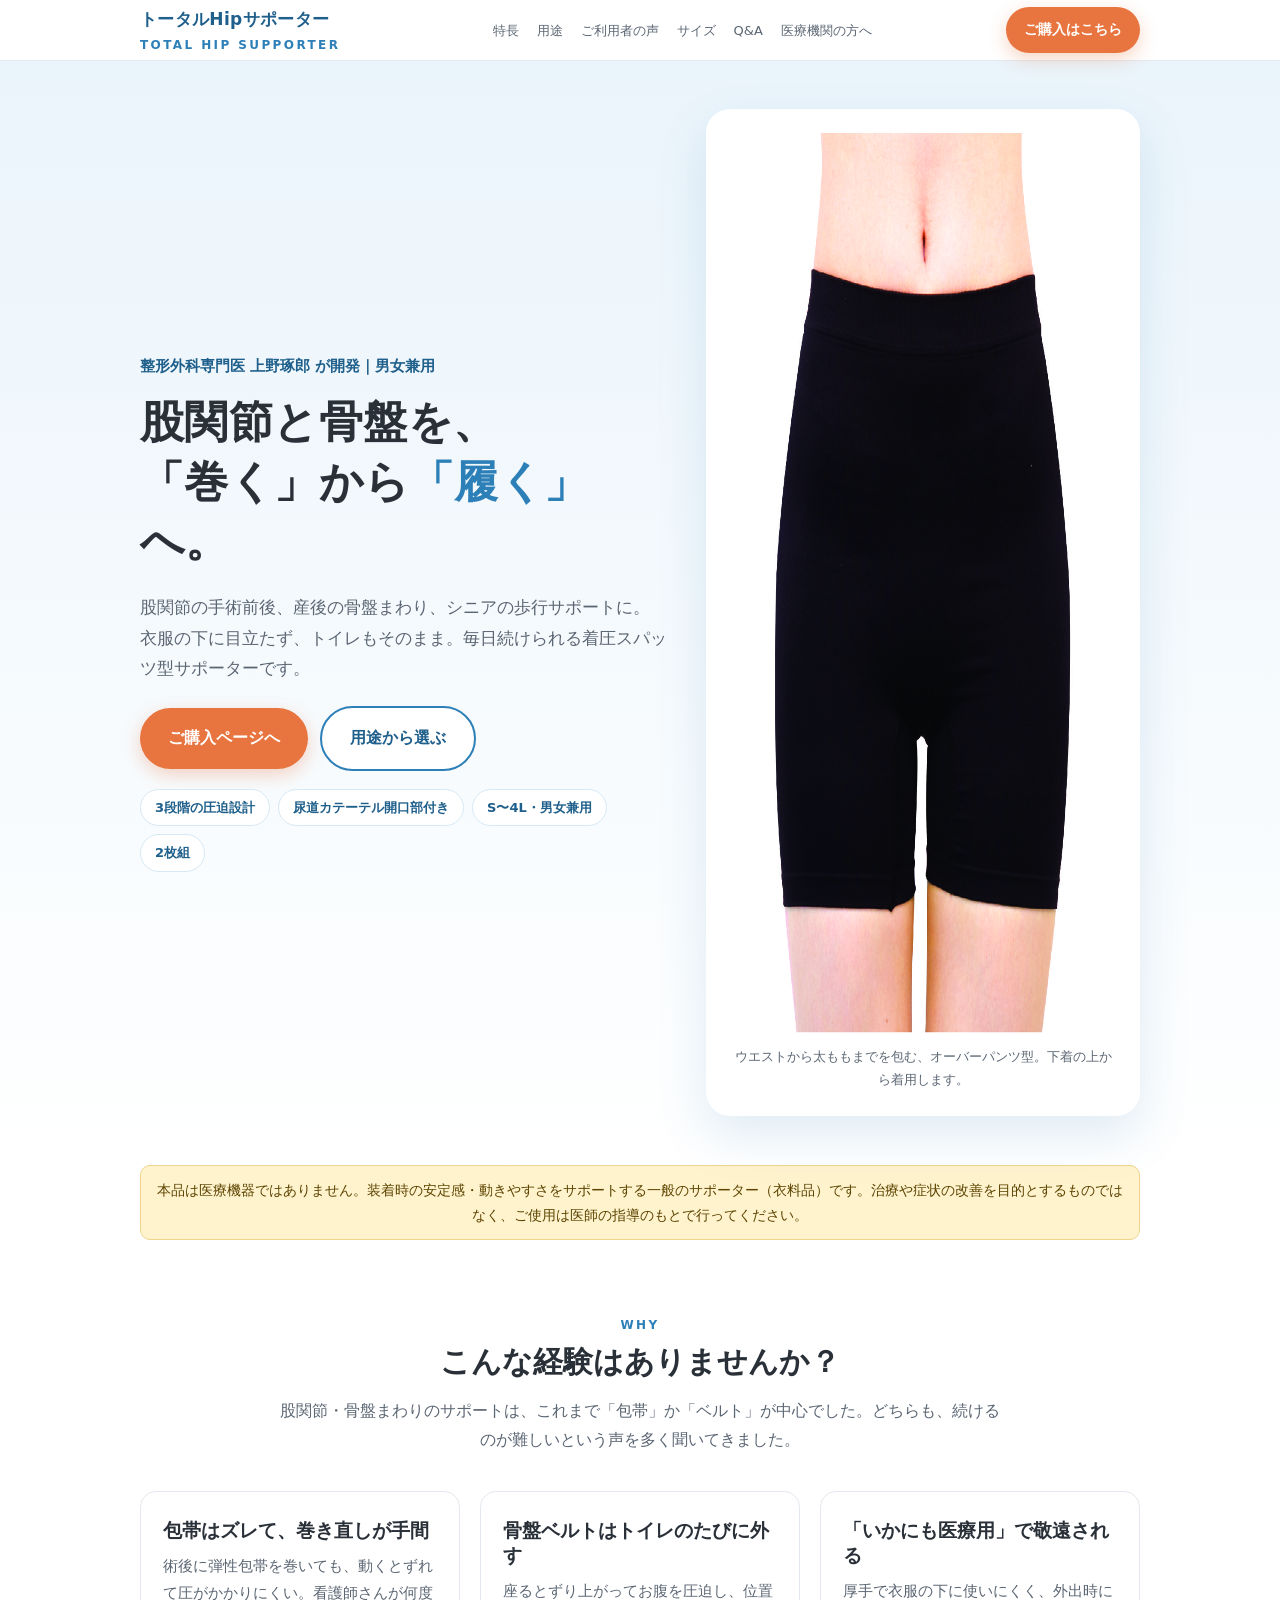
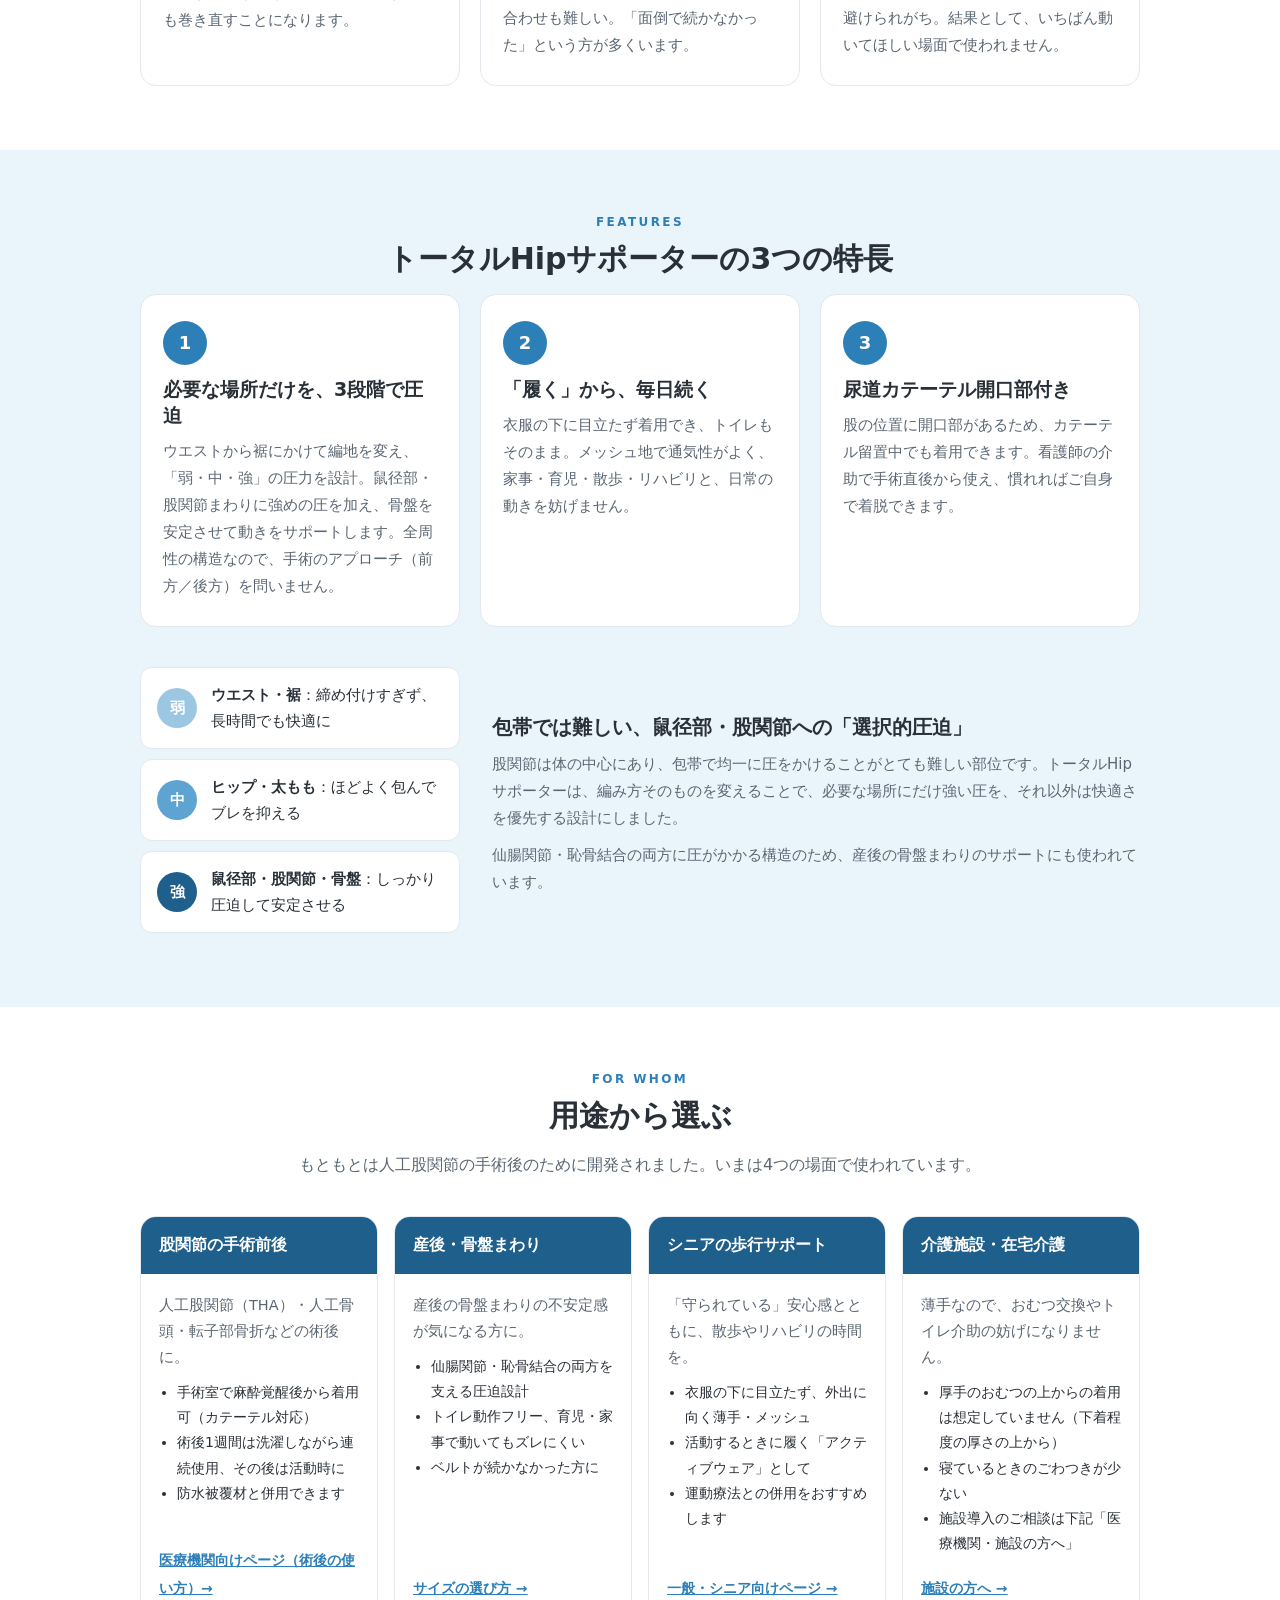
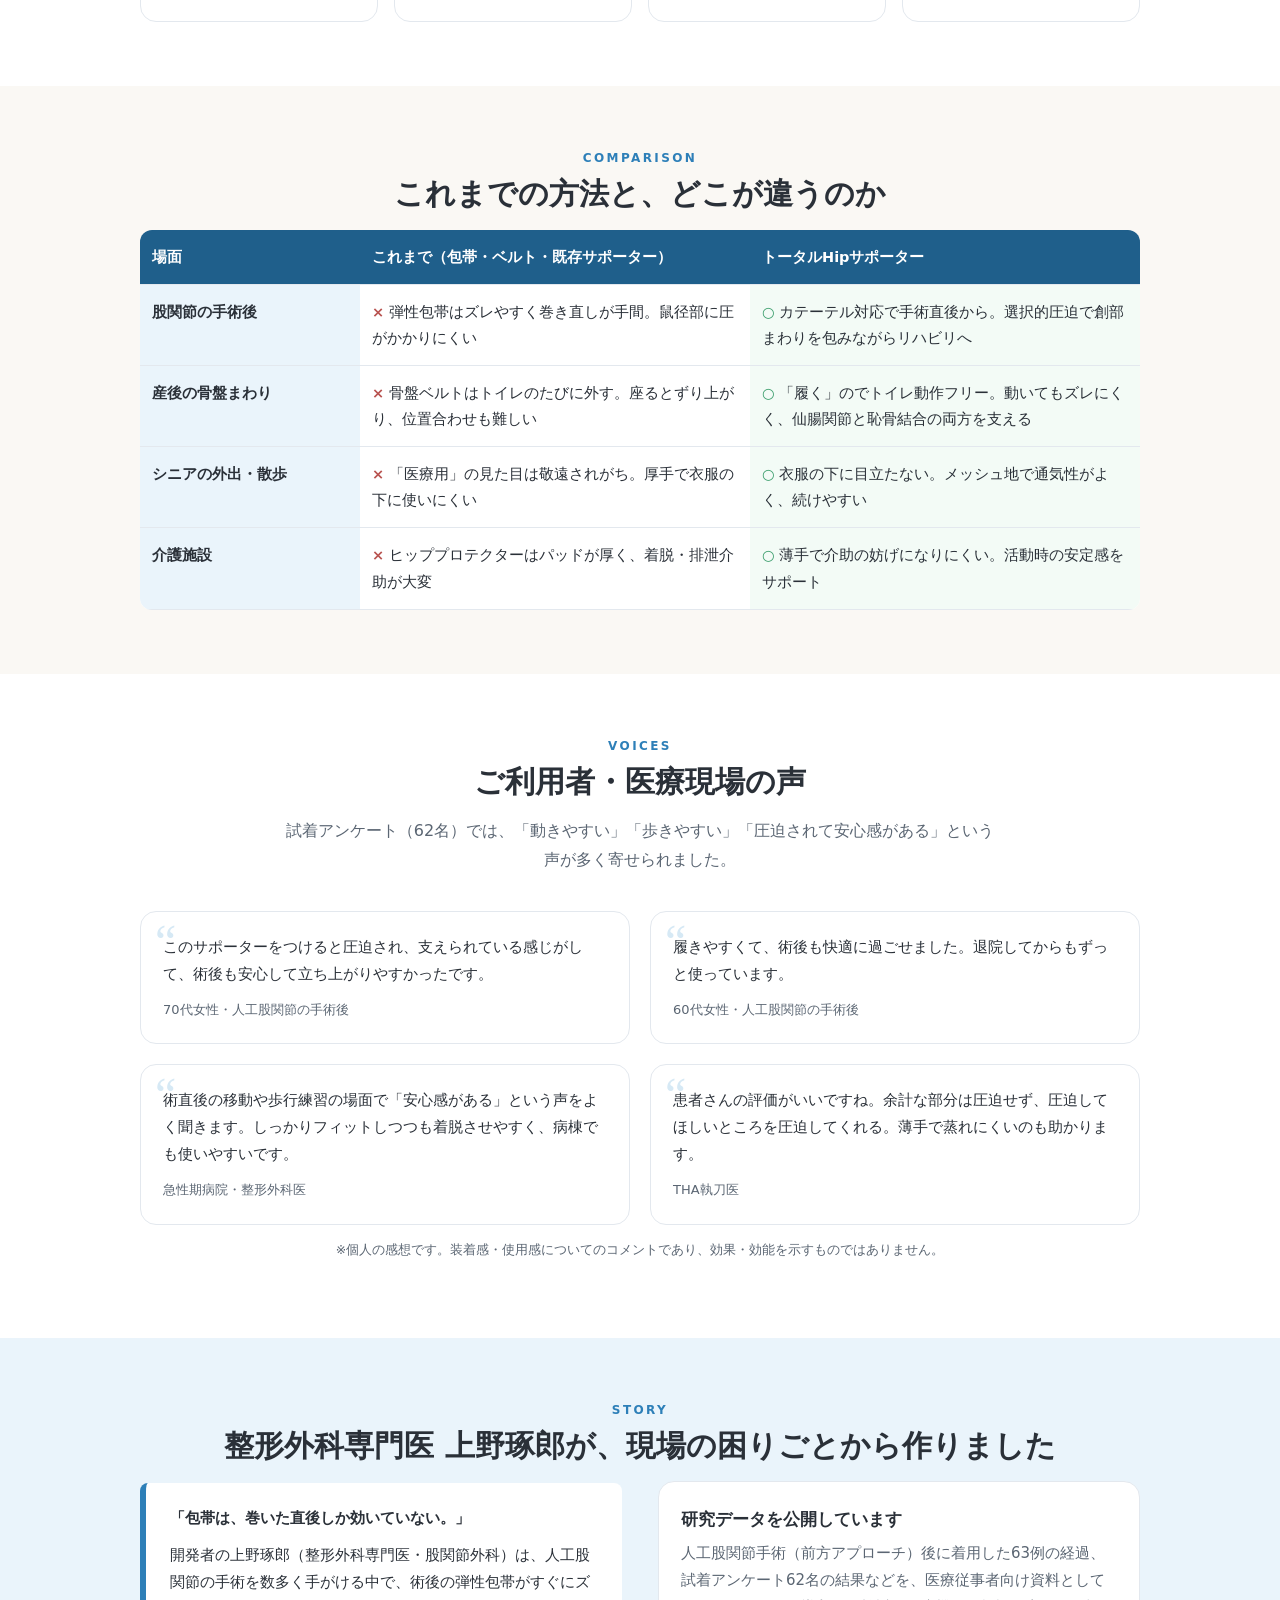
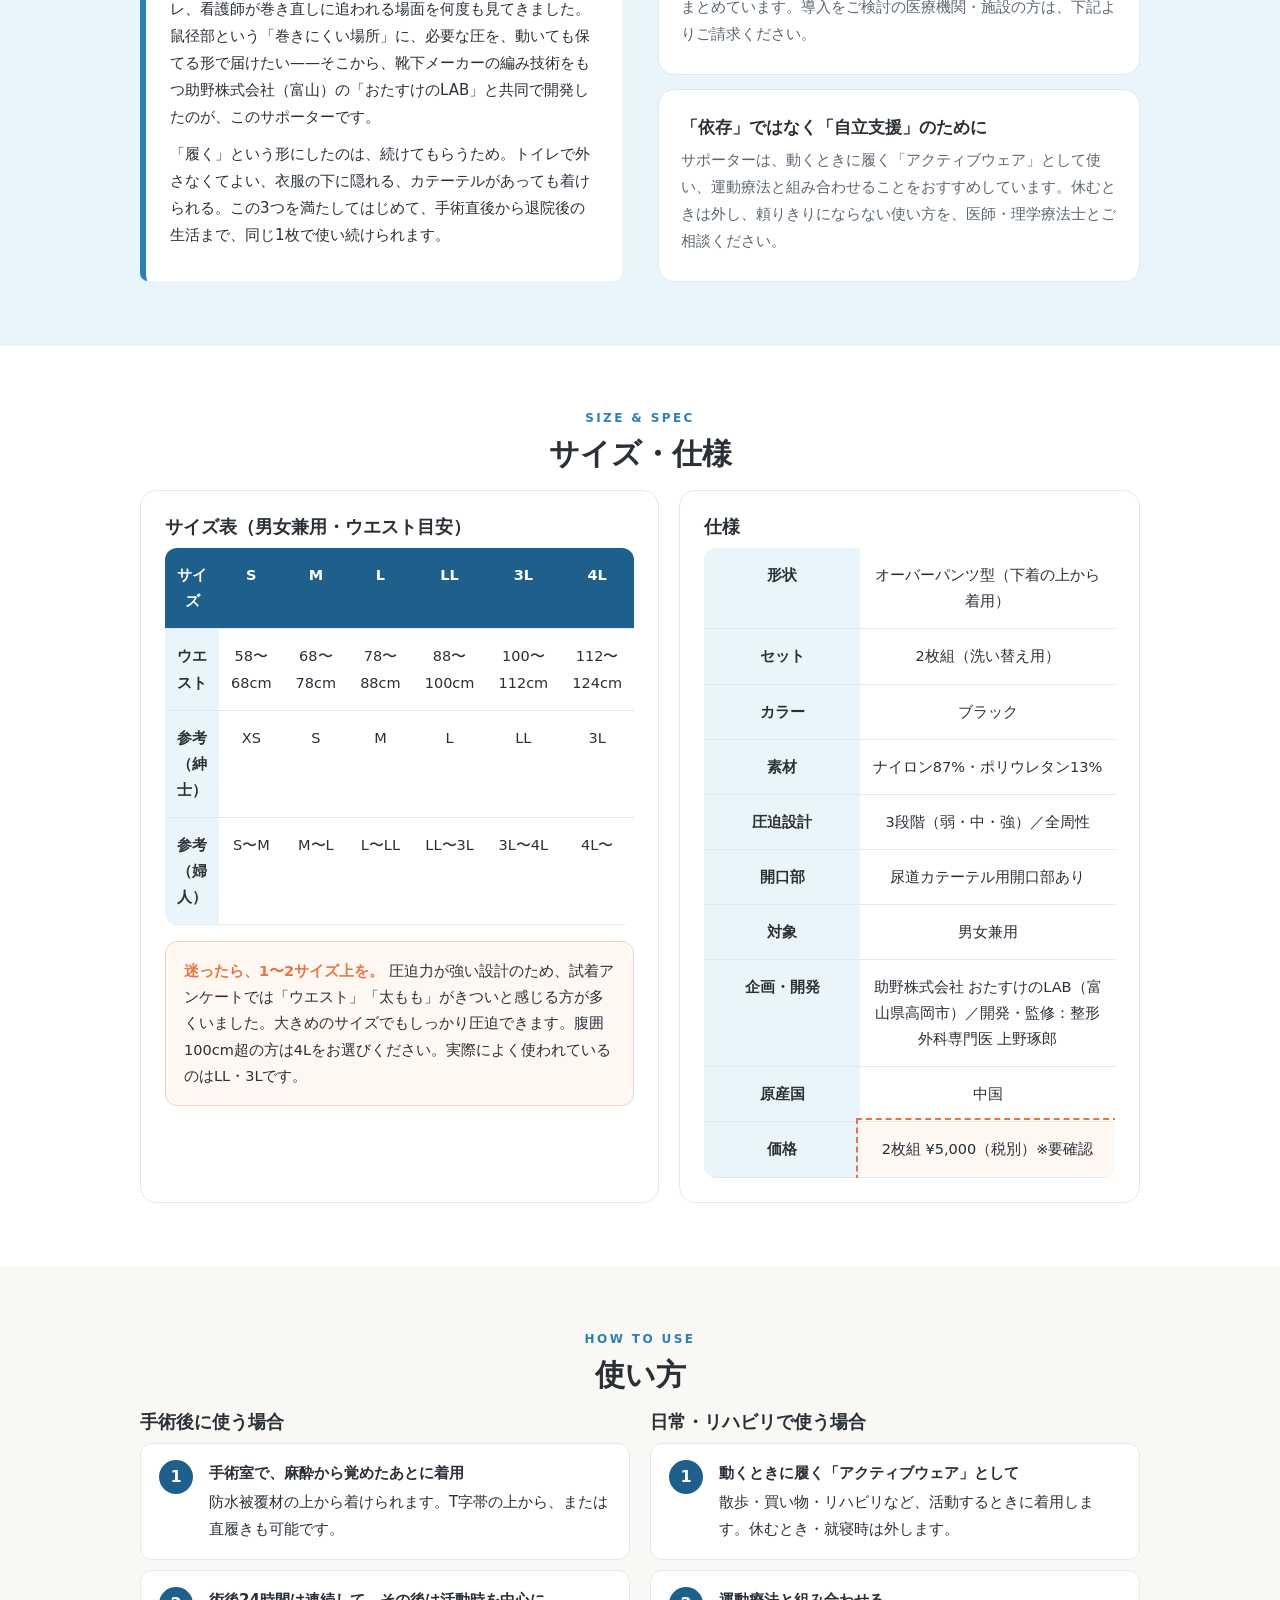
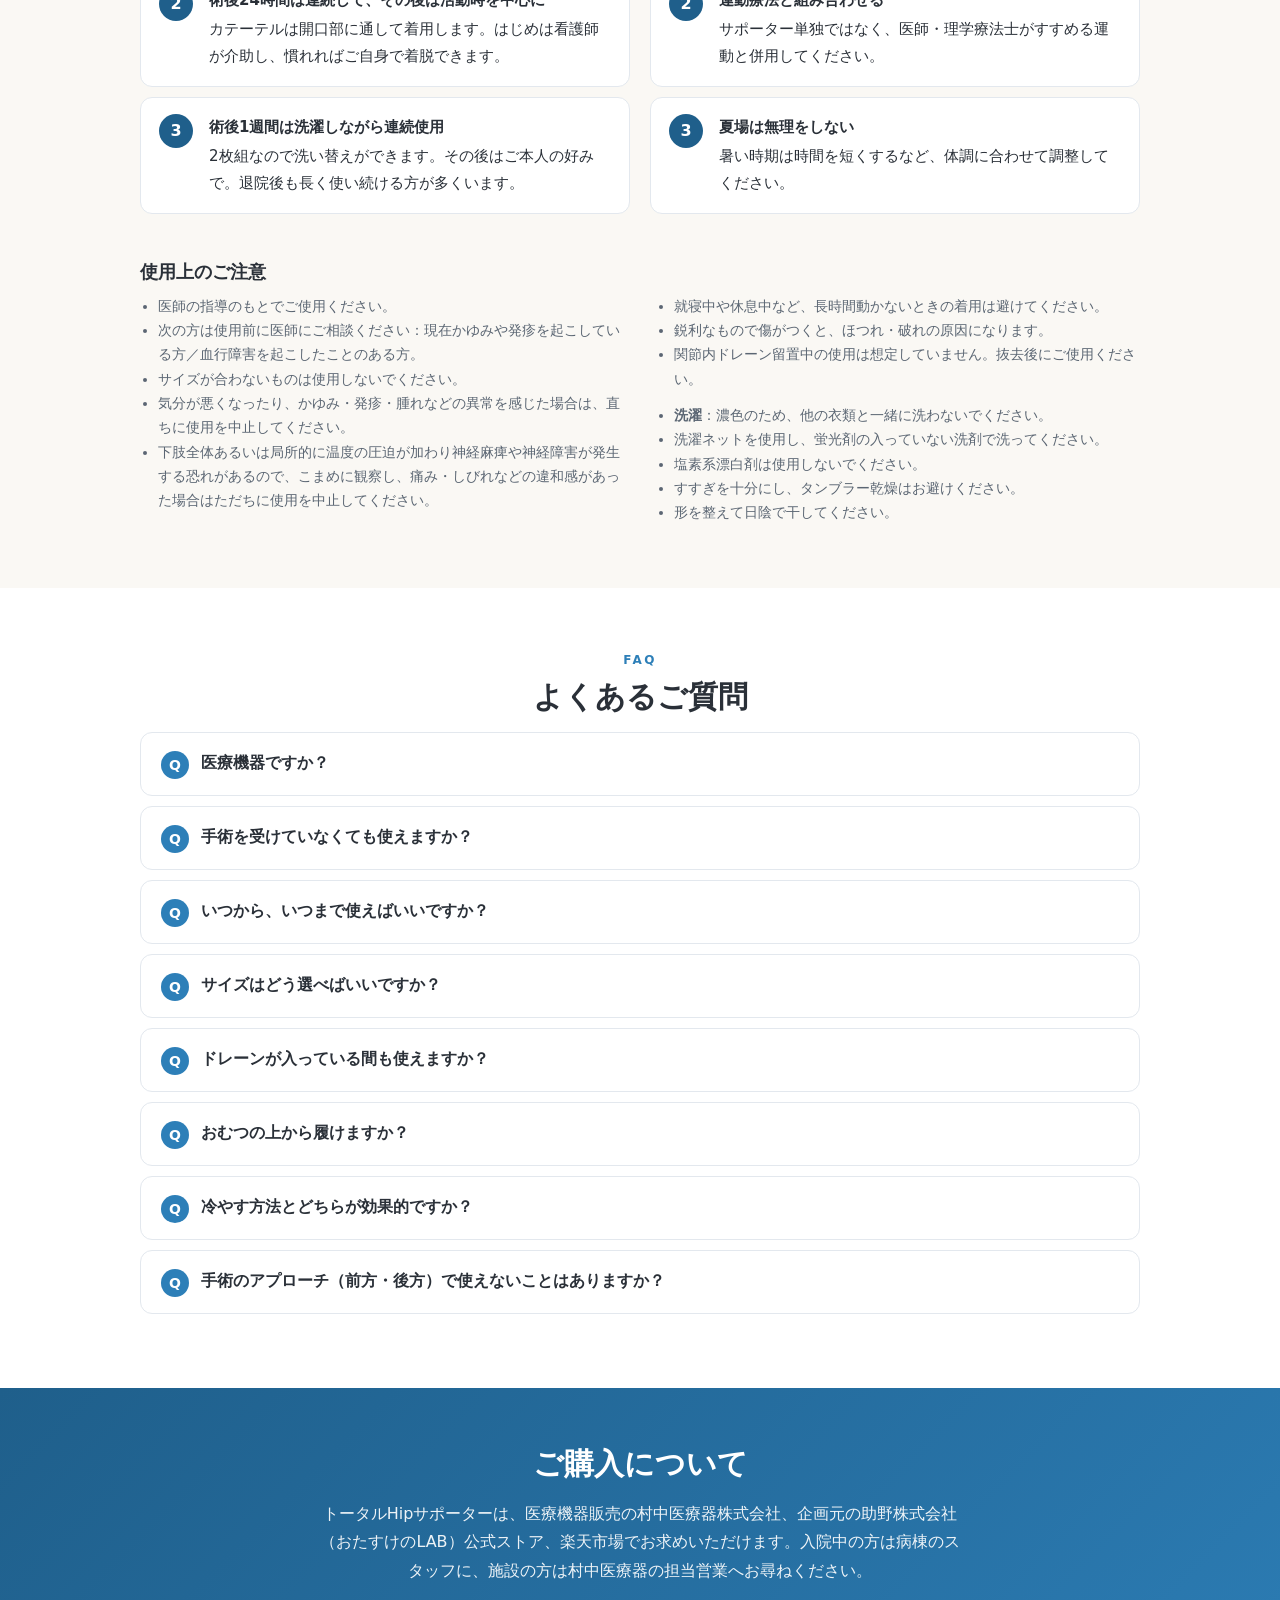
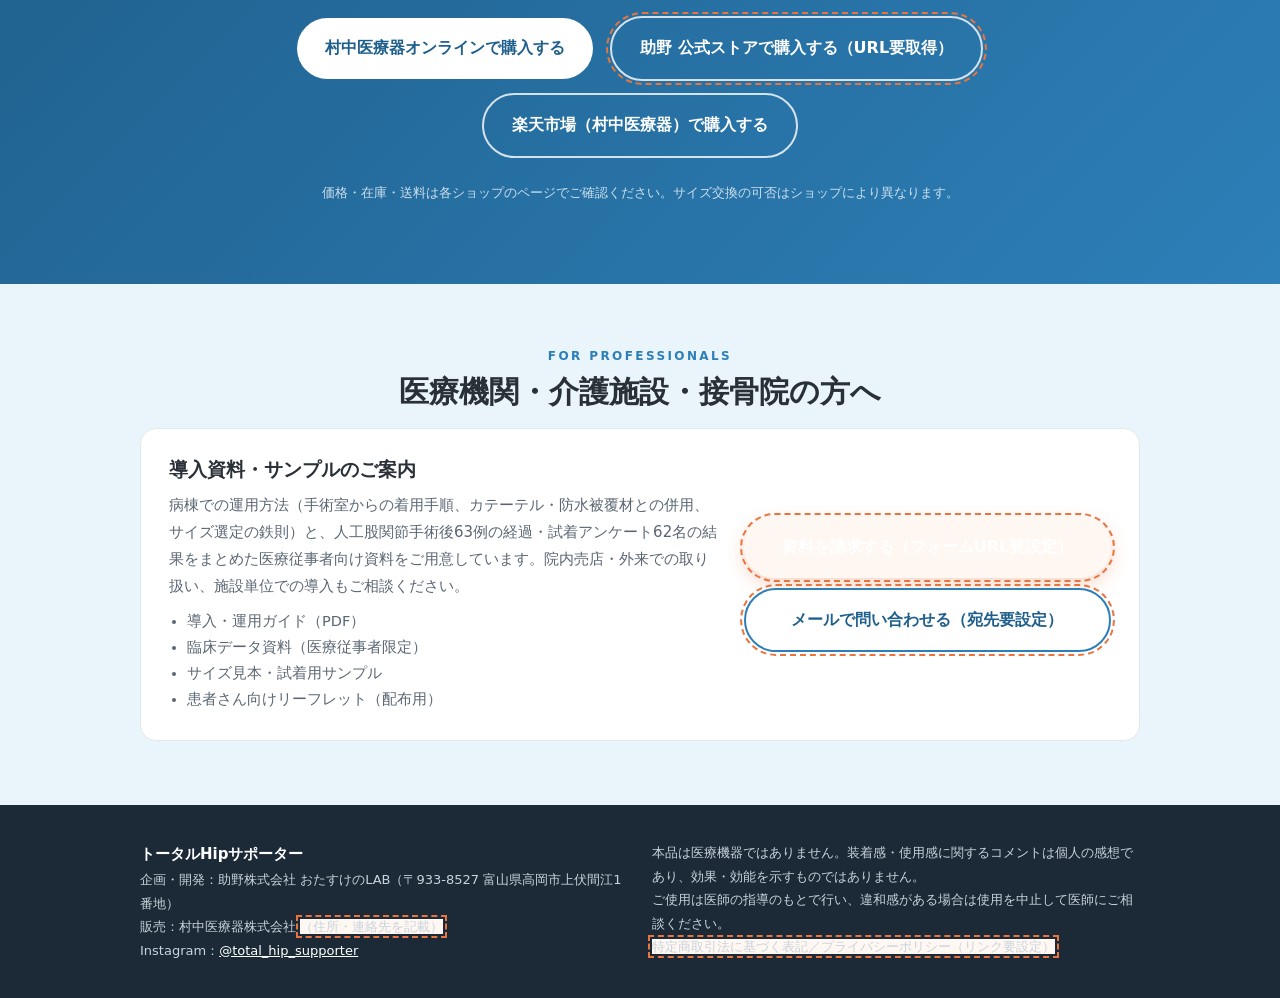
==== commit 0bce32f1: "Instagram @total_hip_supporter 開設を反映・楽天URL（村中医療器楽天店）を設定 Co-Authored-By: Claude Fable 5.1 <noreply@an" ====
--- a/lp-hub/index.html
+++ b/lp-hub/index.html
@@ -404,7 +404,7 @@
     <p>トータルHipサポーターは、医療機器販売の村中医療器株式会社、企画元の助野株式会社（おたすけのLAB）公式ストア、楽天市場でお求めいただけます。入院中の方は病棟のスタッフに、施設の方は村中医療器の担当営業へお尋ねください。</p>
     <a class="btn" href="https://online.muranaka.co.jp/product/V0300001/" target="_blank" rel="noopener">村中医療器オンラインで購入する</a>
     <a class="btn ghost todo" href="#" target="_blank" rel="noopener">助野 公式ストアで購入する（URL要取得）</a>
-    <a class="btn ghost todo" href="#" target="_blank" rel="noopener">楽天市場で購入する（URL要取得）</a>
+    <a class="btn ghost" href="https://item.rakuten.co.jp/muranaka/v0300001/" target="_blank" rel="noopener">楽天市場（村中医療器）で購入する</a>
     <p class="note" style="color:#dbe9f4;margin-top:18px">価格・在庫・送料は各ショップのページでご確認ください。サイズ交換の可否はショップにより異なります。</p>
   </div>
 </section>
@@ -438,7 +438,7 @@
       <strong style="color:#fff;font-size:15px">トータルHipサポーター</strong><br>
       企画・開発：助野株式会社 おたすけのLAB（〒933-8527 富山県高岡市上伏間江1番地）<br>
       販売：村中医療器株式会社 <span class="todo">（住所・連絡先を記載）</span><br>
-      Instagram：<a class="todo" href="#">@total_hip_supporter（アカウント開設後にURL設定）</a>
+      Instagram：<a href="https://www.instagram.com/total_hip_supporter/" target="_blank" rel="noopener">@total_hip_supporter</a>
     </div>
     <div>
       本品は医療機器ではありません。装着感・使用感に関するコメントは個人の感想であり、効果・効能を示すものではありません。<br>
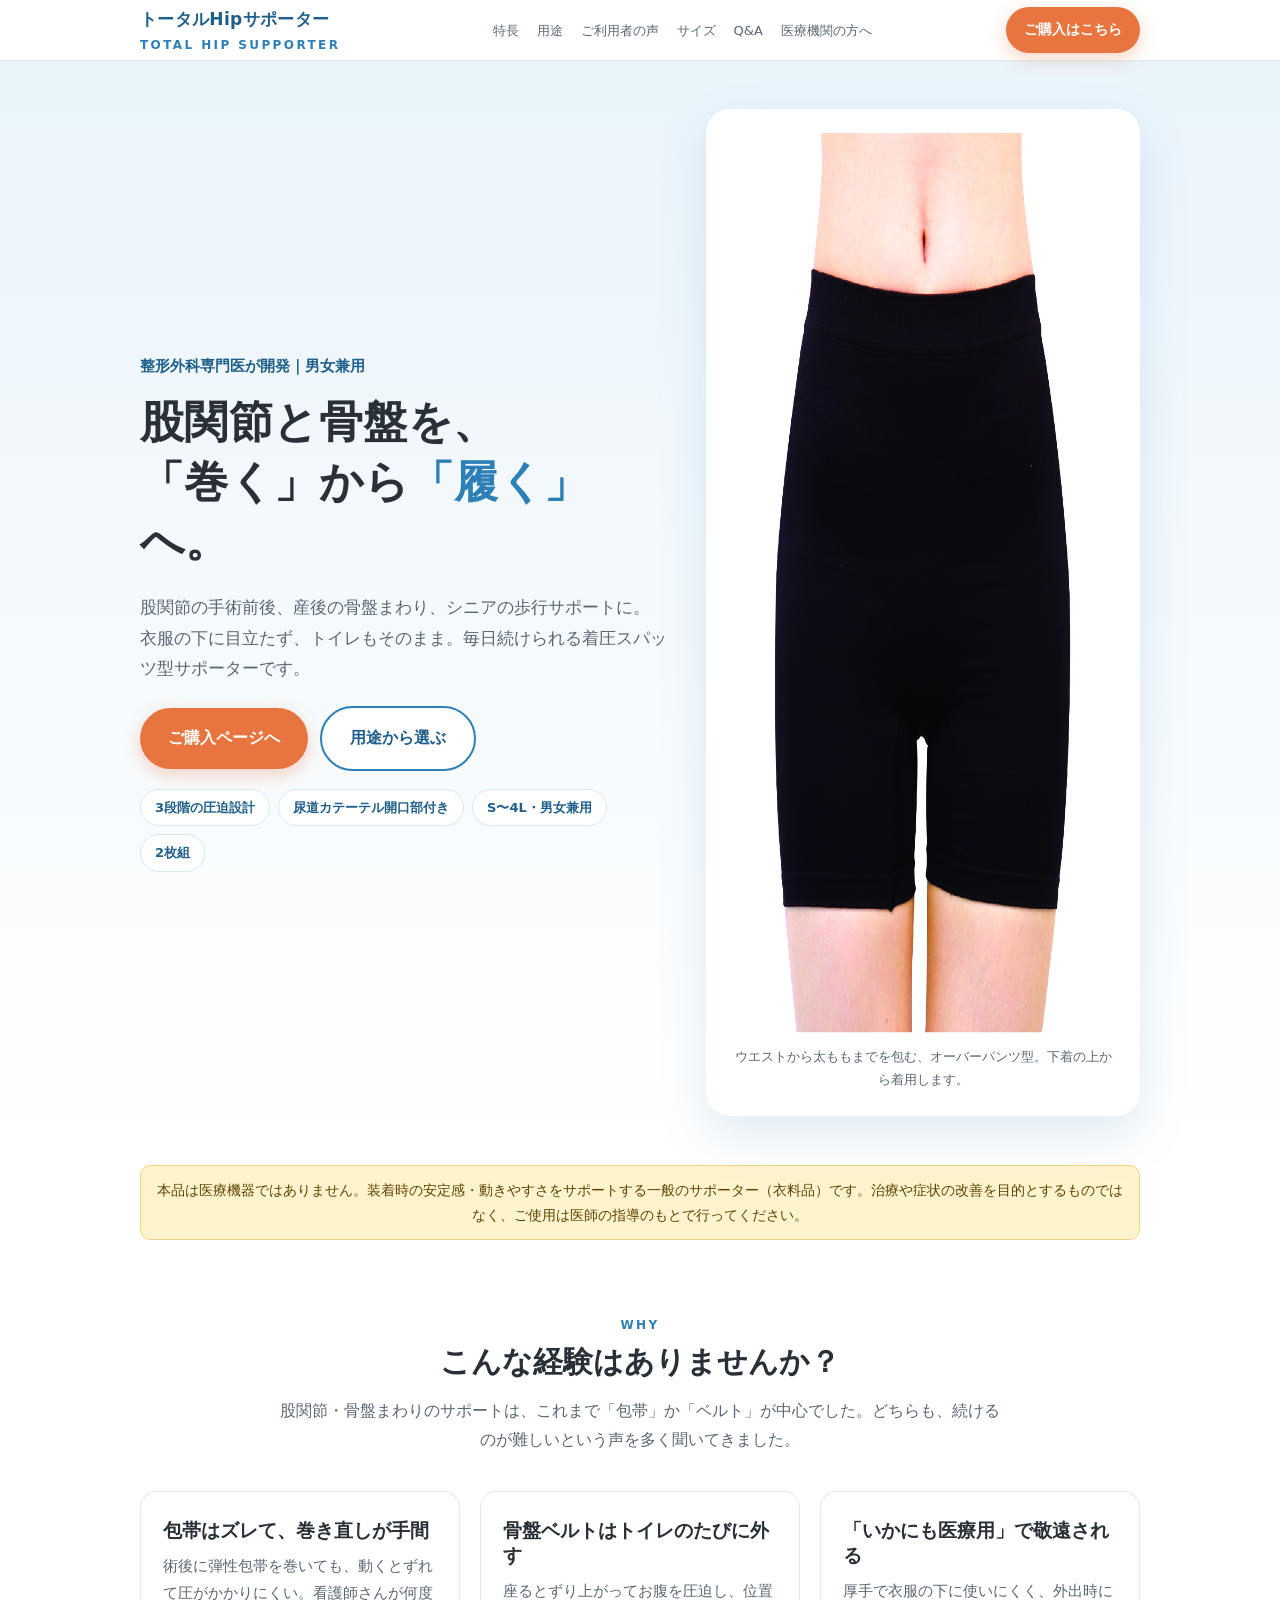
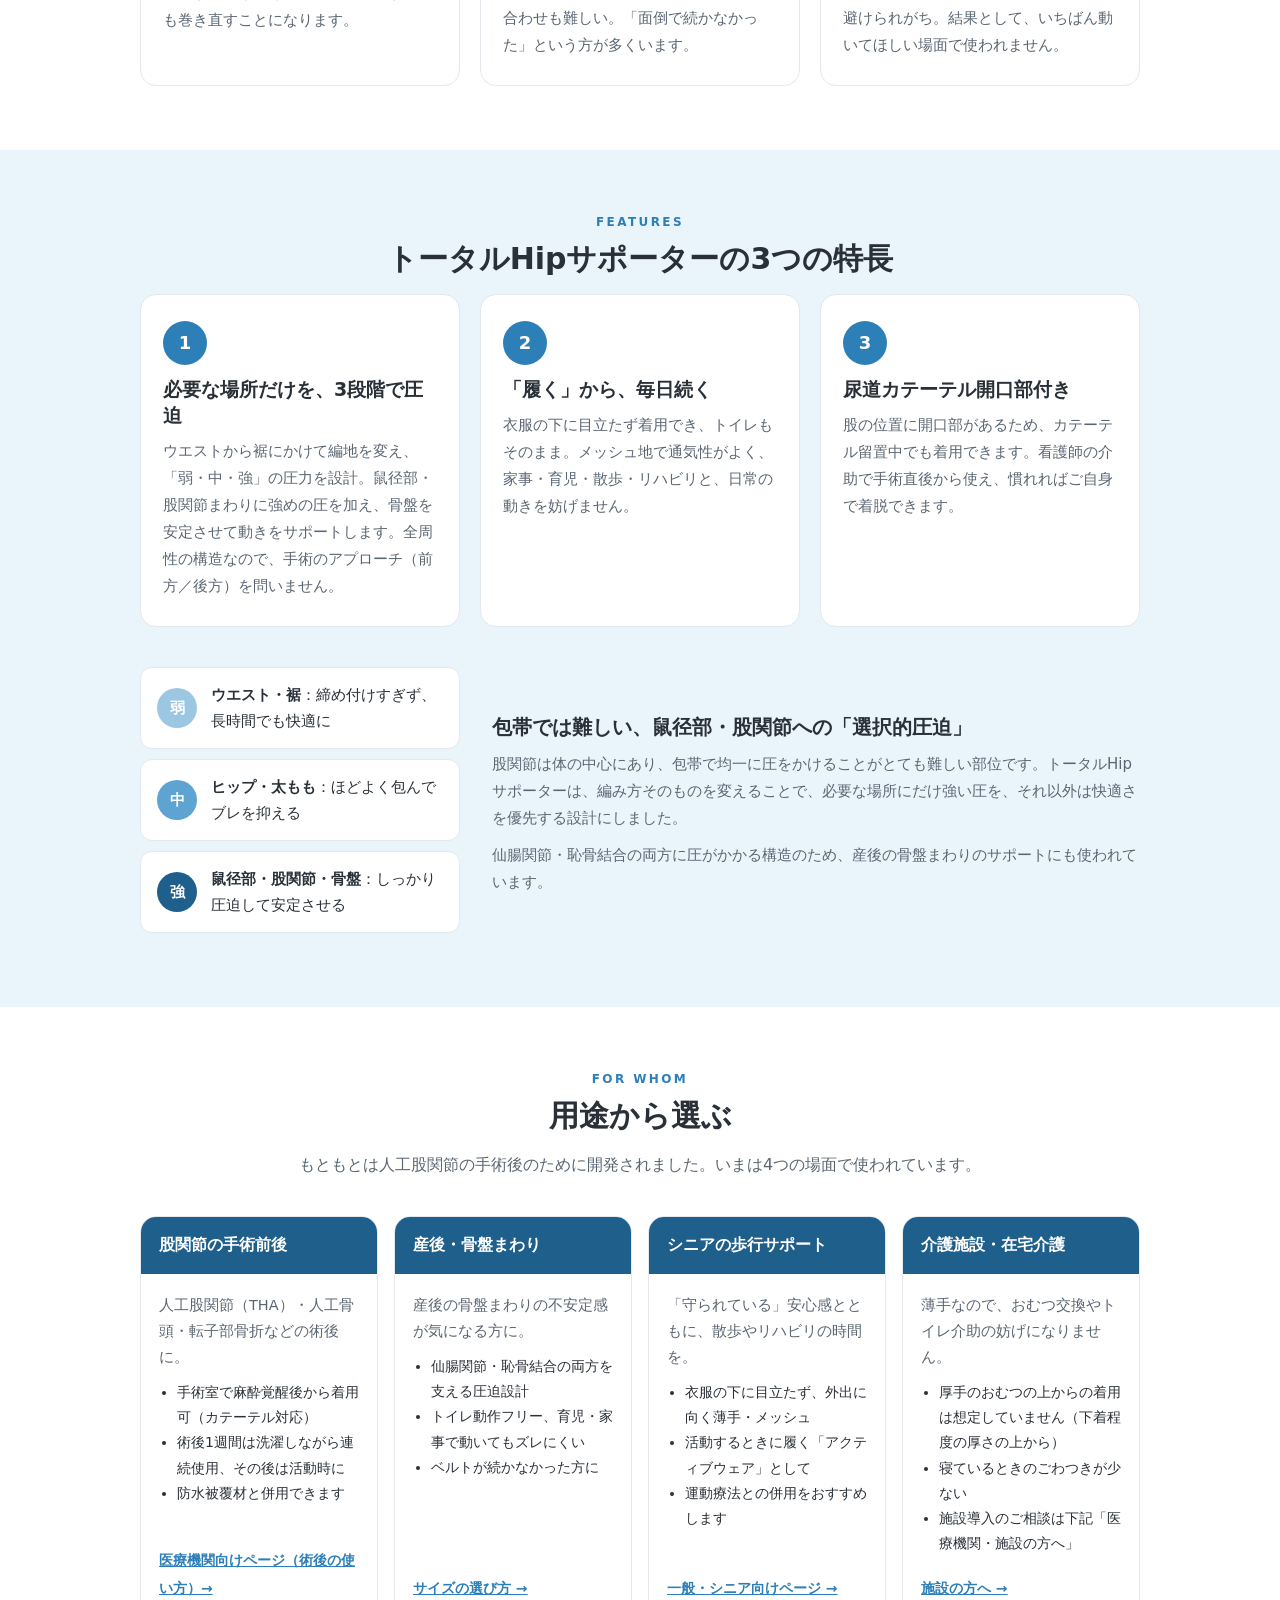
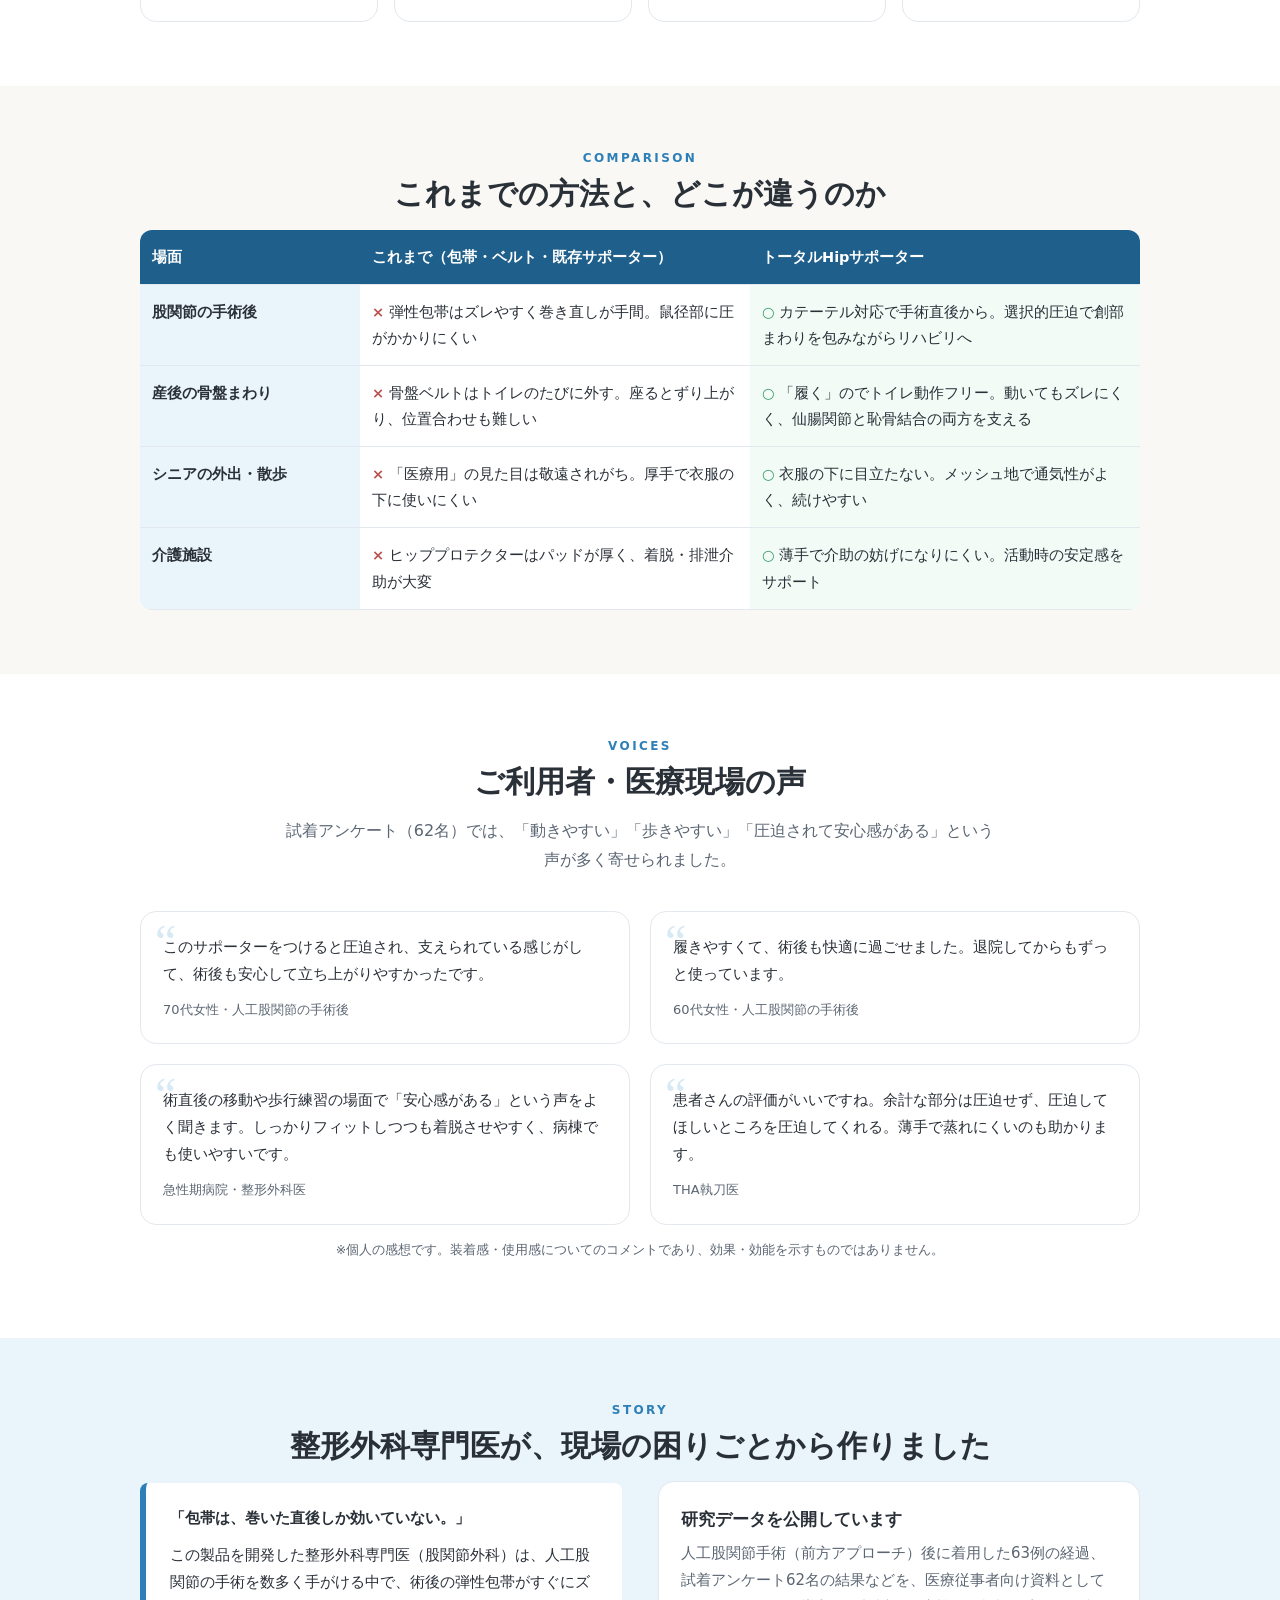
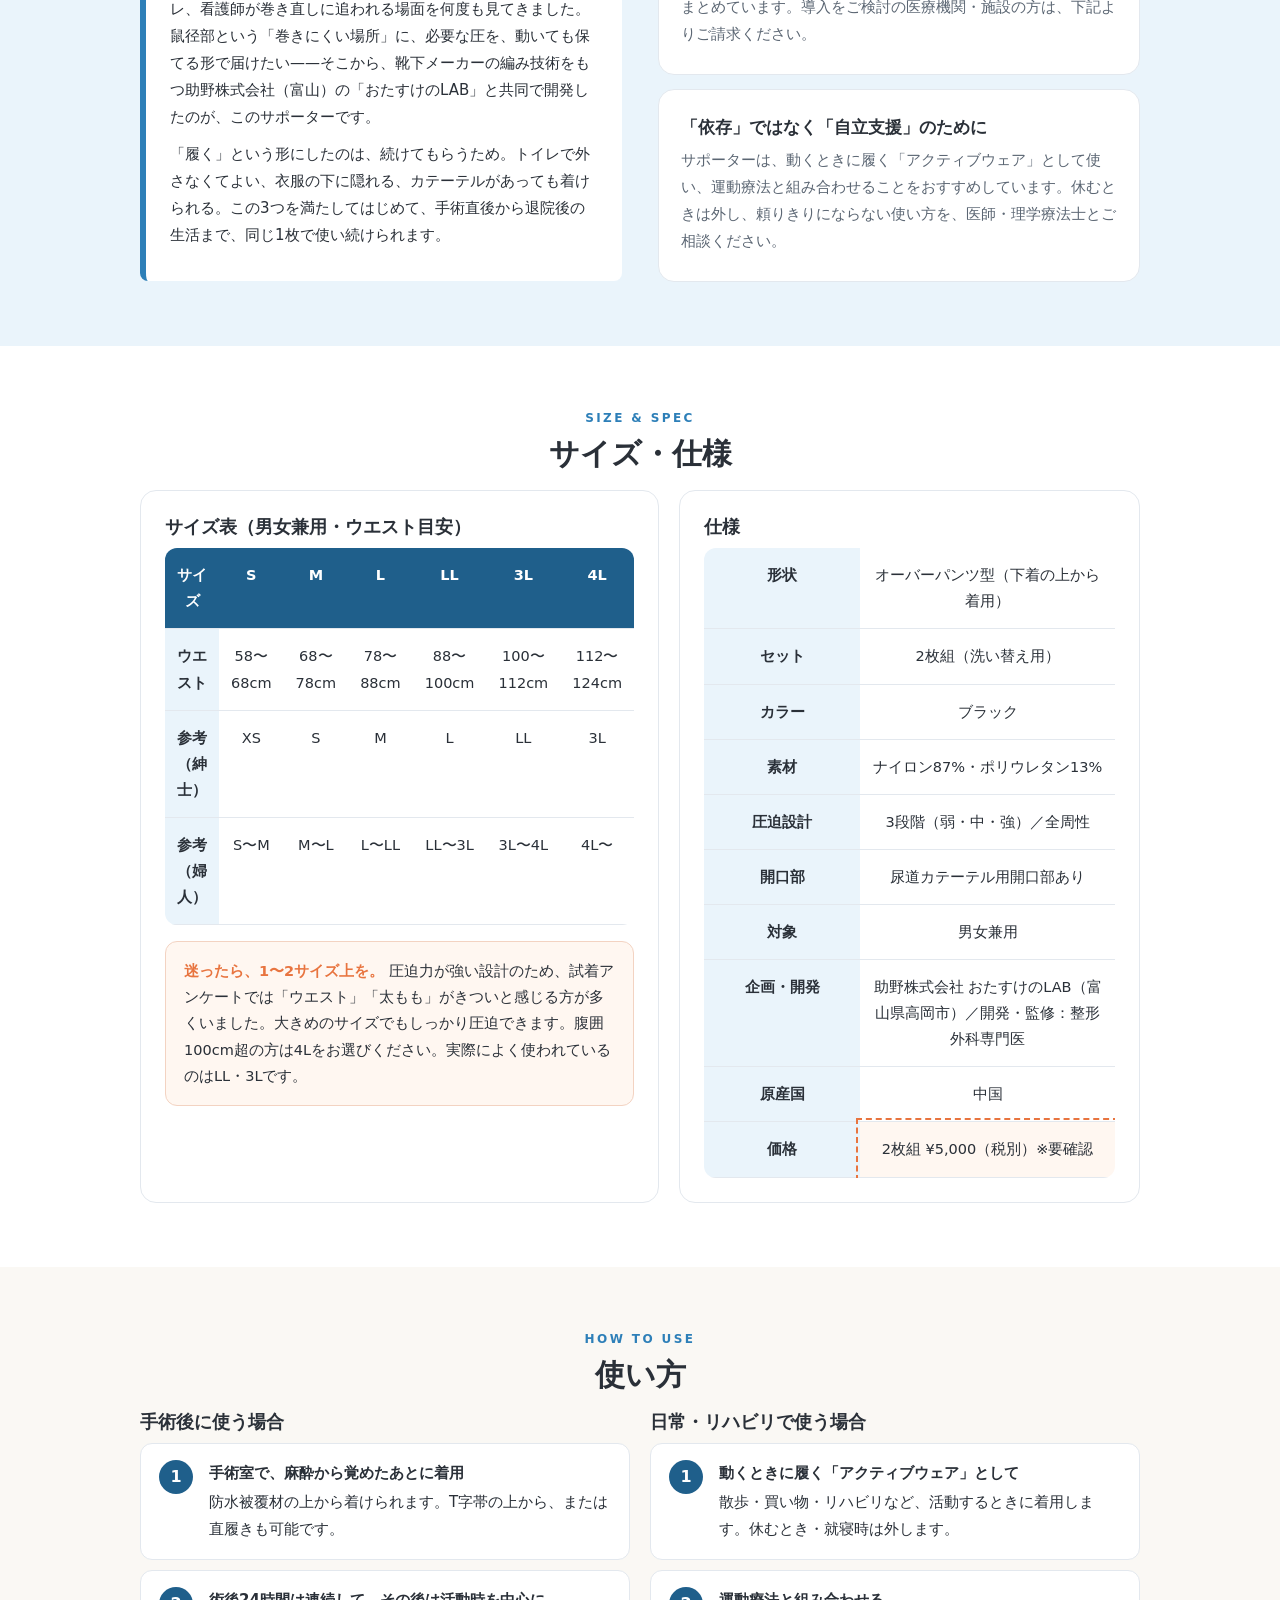
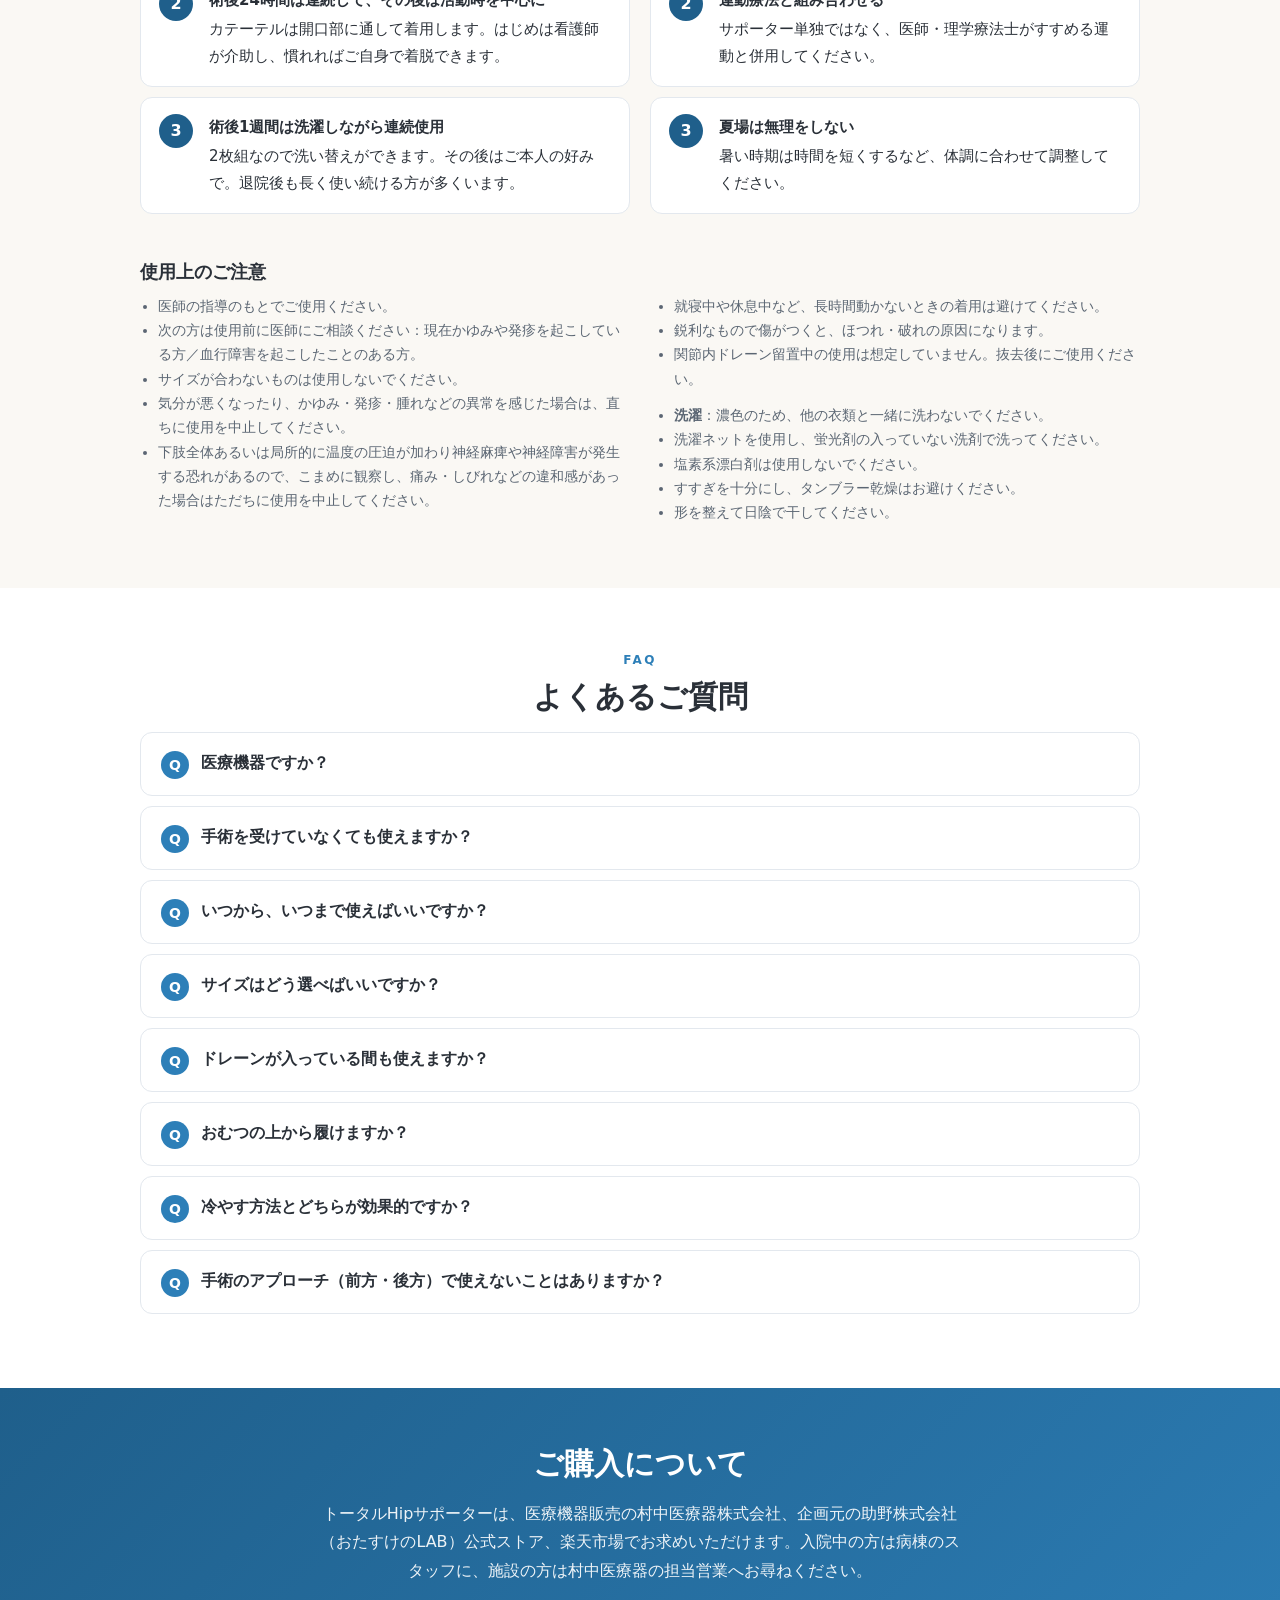
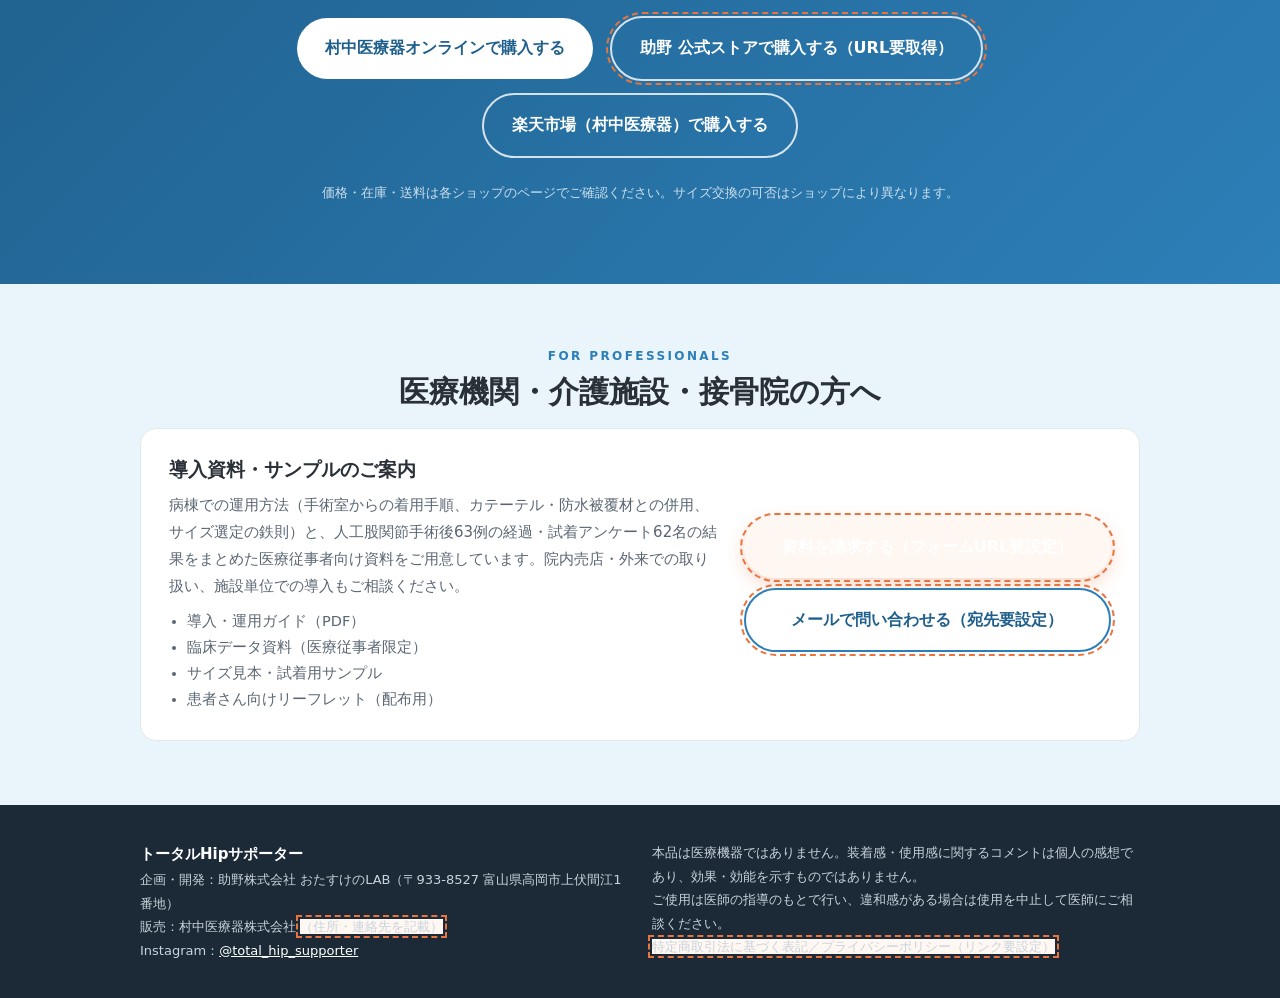
==== commit 271a926d: "氏名の非掲載ルールを適用: 公式HP・Instagram素材・投稿テンプレから「上野琢郎」を削除（論文の書誌引用のみ例外として存置）、CLAUDE.mdと運用設計にルールを明記し11/1決定を撤回" ====
--- a/lp-hub/index.html
+++ b/lp-hub/index.html
@@ -3,8 +3,8 @@
 <head>
 <meta charset="UTF-8">
 <meta name="viewport" content="width=device-width, initial-scale=1">
-<title>トータルHipサポーター｜整形外科専門医 上野琢郎が開発した「履く」股関節・骨盤サポーター</title>
-<meta name="description" content="股関節の手術前後、産後の骨盤まわり、シニアの歩行サポートに。整形外科専門医 上野琢郎が開発した、履くタイプの股関節・骨盤着圧サポーター。3段階の圧迫設計・カテーテル開口部付き・男女兼用。">
+<title>トータルHipサポーター｜整形外科専門医が開発した「履く」股関節・骨盤サポーター</title>
+<meta name="description" content="股関節の手術前後、産後の骨盤まわり、シニアの歩行サポートに。整形外科専門医が開発した、履くタイプの股関節・骨盤着圧サポーター。3段階の圧迫設計・カテーテル開口部付き・男女兼用。">
 <style>
 :root{
   --blue:#2d7fb8; --blue-d:#1f5f8b; --sky:#eaf4fb; --sky2:#d6e9f5;
@@ -155,7 +155,7 @@
 <section class="hero" id="top">
   <div class="wrap">
     <div>
-      <div class="kicker">整形外科専門医 上野琢郎 が開発｜男女兼用</div>
+      <div class="kicker">整形外科専門医が開発｜男女兼用</div>
       <h1>股関節と骨盤を、<br>「巻く」から<em>「履く」</em>へ。</h1>
       <p class="sub">股関節の手術前後、産後の骨盤まわり、シニアの歩行サポートに。<br>衣服の下に目立たず、トイレもそのまま。毎日続けられる着圧スパッツ型サポーターです。</p>
       <div class="cta">
@@ -283,11 +283,11 @@
 <!-- ===== STORY ===== -->
 <section class="alt">
   <div class="wrap">
-    <h2><small>STORY</small>整形外科専門医 上野琢郎が、現場の困りごとから作りました</h2>
+    <h2><small>STORY</small>整形外科専門医が、現場の困りごとから作りました</h2>
     <div class="story">
       <div class="box">
         <p><strong>「包帯は、巻いた直後しか効いていない。」</strong></p>
-        <p>開発者の上野琢郎（整形外科専門医・股関節外科）は、人工股関節の手術を数多く手がける中で、術後の弾性包帯がすぐにズレ、看護師が巻き直しに追われる場面を何度も見てきました。鼠径部という「巻きにくい場所」に、必要な圧を、動いても保てる形で届けたい——そこから、靴下メーカーの編み技術をもつ助野株式会社（富山）の「おたすけのLAB」と共同で開発したのが、このサポーターです。</p>
+        <p>この製品を開発した整形外科専門医（股関節外科）は、人工股関節の手術を数多く手がける中で、術後の弾性包帯がすぐにズレ、看護師が巻き直しに追われる場面を何度も見てきました。鼠径部という「巻きにくい場所」に、必要な圧を、動いても保てる形で届けたい——そこから、靴下メーカーの編み技術をもつ助野株式会社（富山）の「おたすけのLAB」と共同で開発したのが、このサポーターです。</p>
         <p>「履く」という形にしたのは、続けてもらうため。トイレで外さなくてよい、衣服の下に隠れる、カテーテルがあっても着けられる。この3つを満たしてはじめて、手術直後から退院後の生活まで、同じ1枚で使い続けられます。</p>
       </div>
       <div>
@@ -326,7 +326,7 @@
             <tr><th>圧迫設計</th><td>3段階（弱・中・強）／全周性</td></tr>
             <tr><th>開口部</th><td>尿道カテーテル用開口部あり</td></tr>
             <tr><th>対象</th><td>男女兼用</td></tr>
-            <tr><th>企画・開発</th><td>助野株式会社 おたすけのLAB（富山県高岡市）／開発・監修：整形外科専門医 上野琢郎</td></tr>
+            <tr><th>企画・開発</th><td>助野株式会社 おたすけのLAB（富山県高岡市）／開発・監修：整形外科専門医</td></tr>
             <tr><th>原産国</th><td>中国</td></tr>
             <tr><th>価格</th><td class="todo">2枚組 ¥5,000（税別）※要確認</td></tr>
           </tbody>
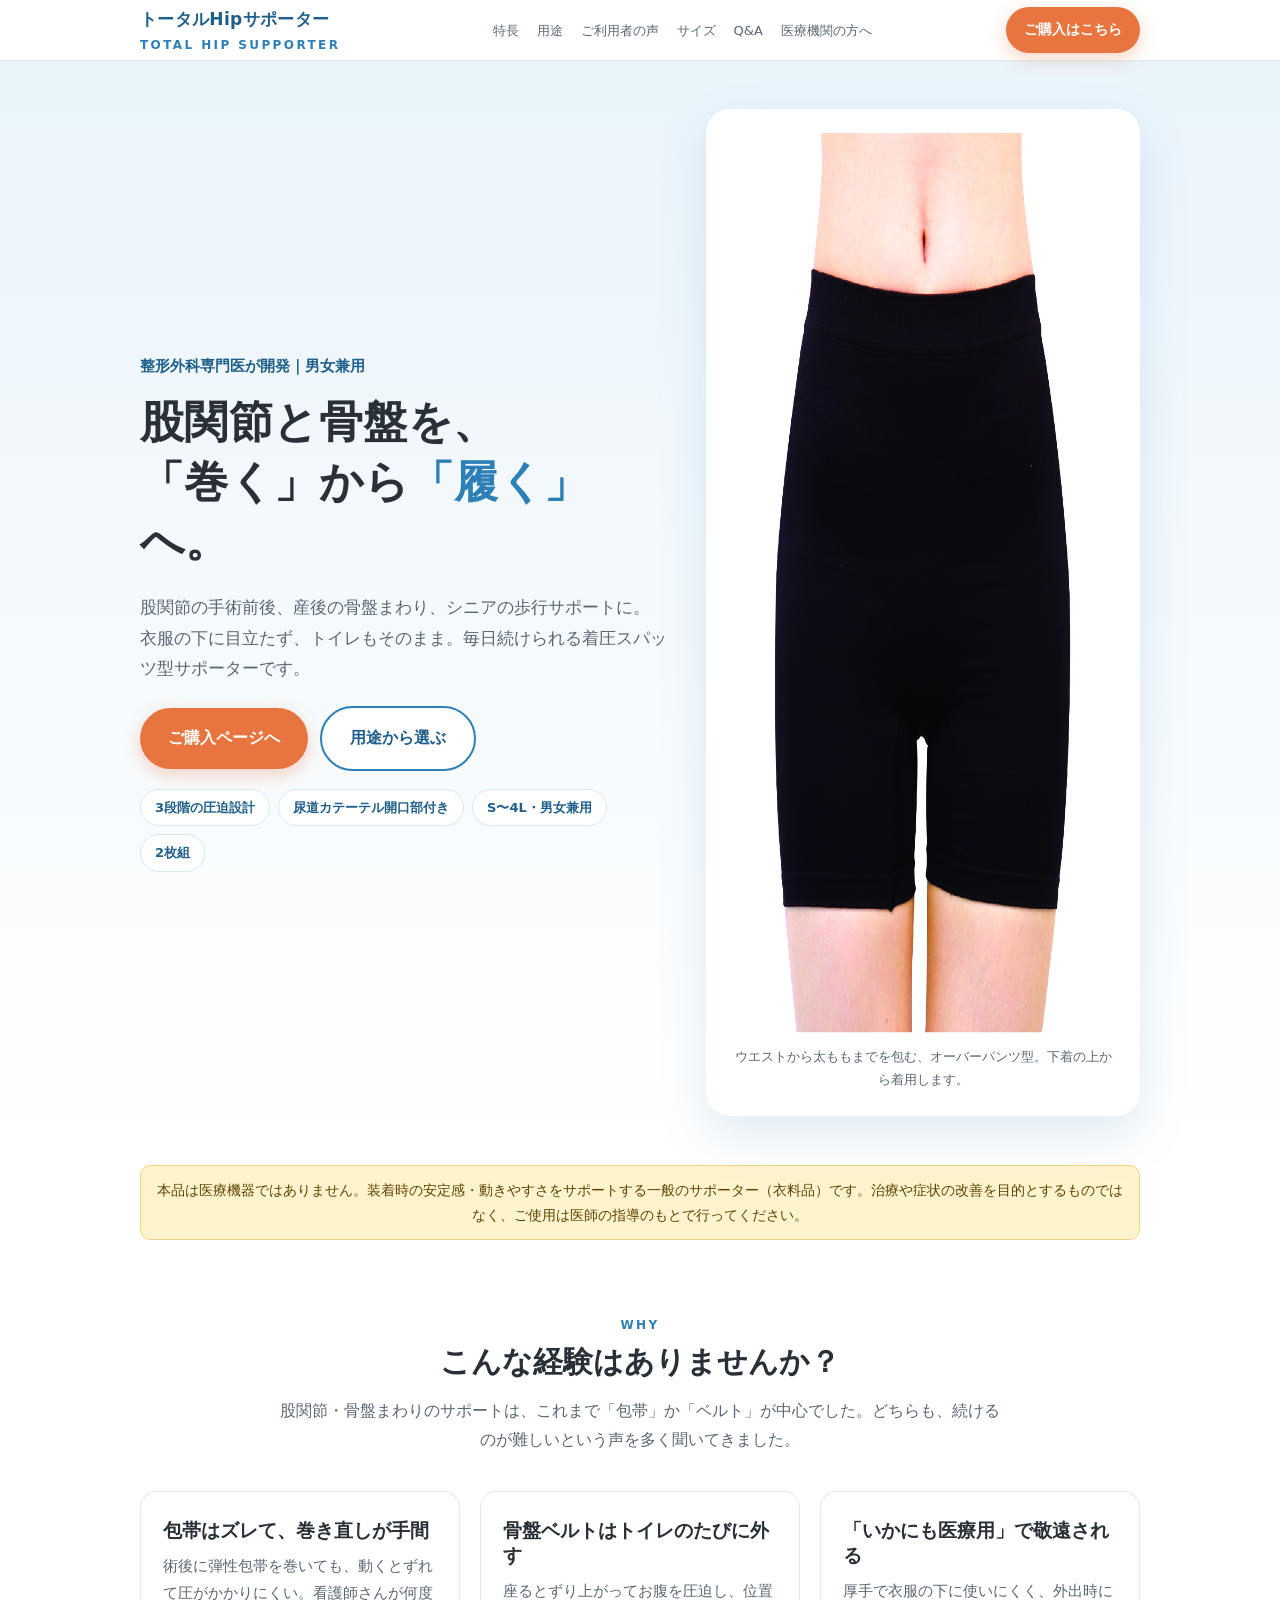
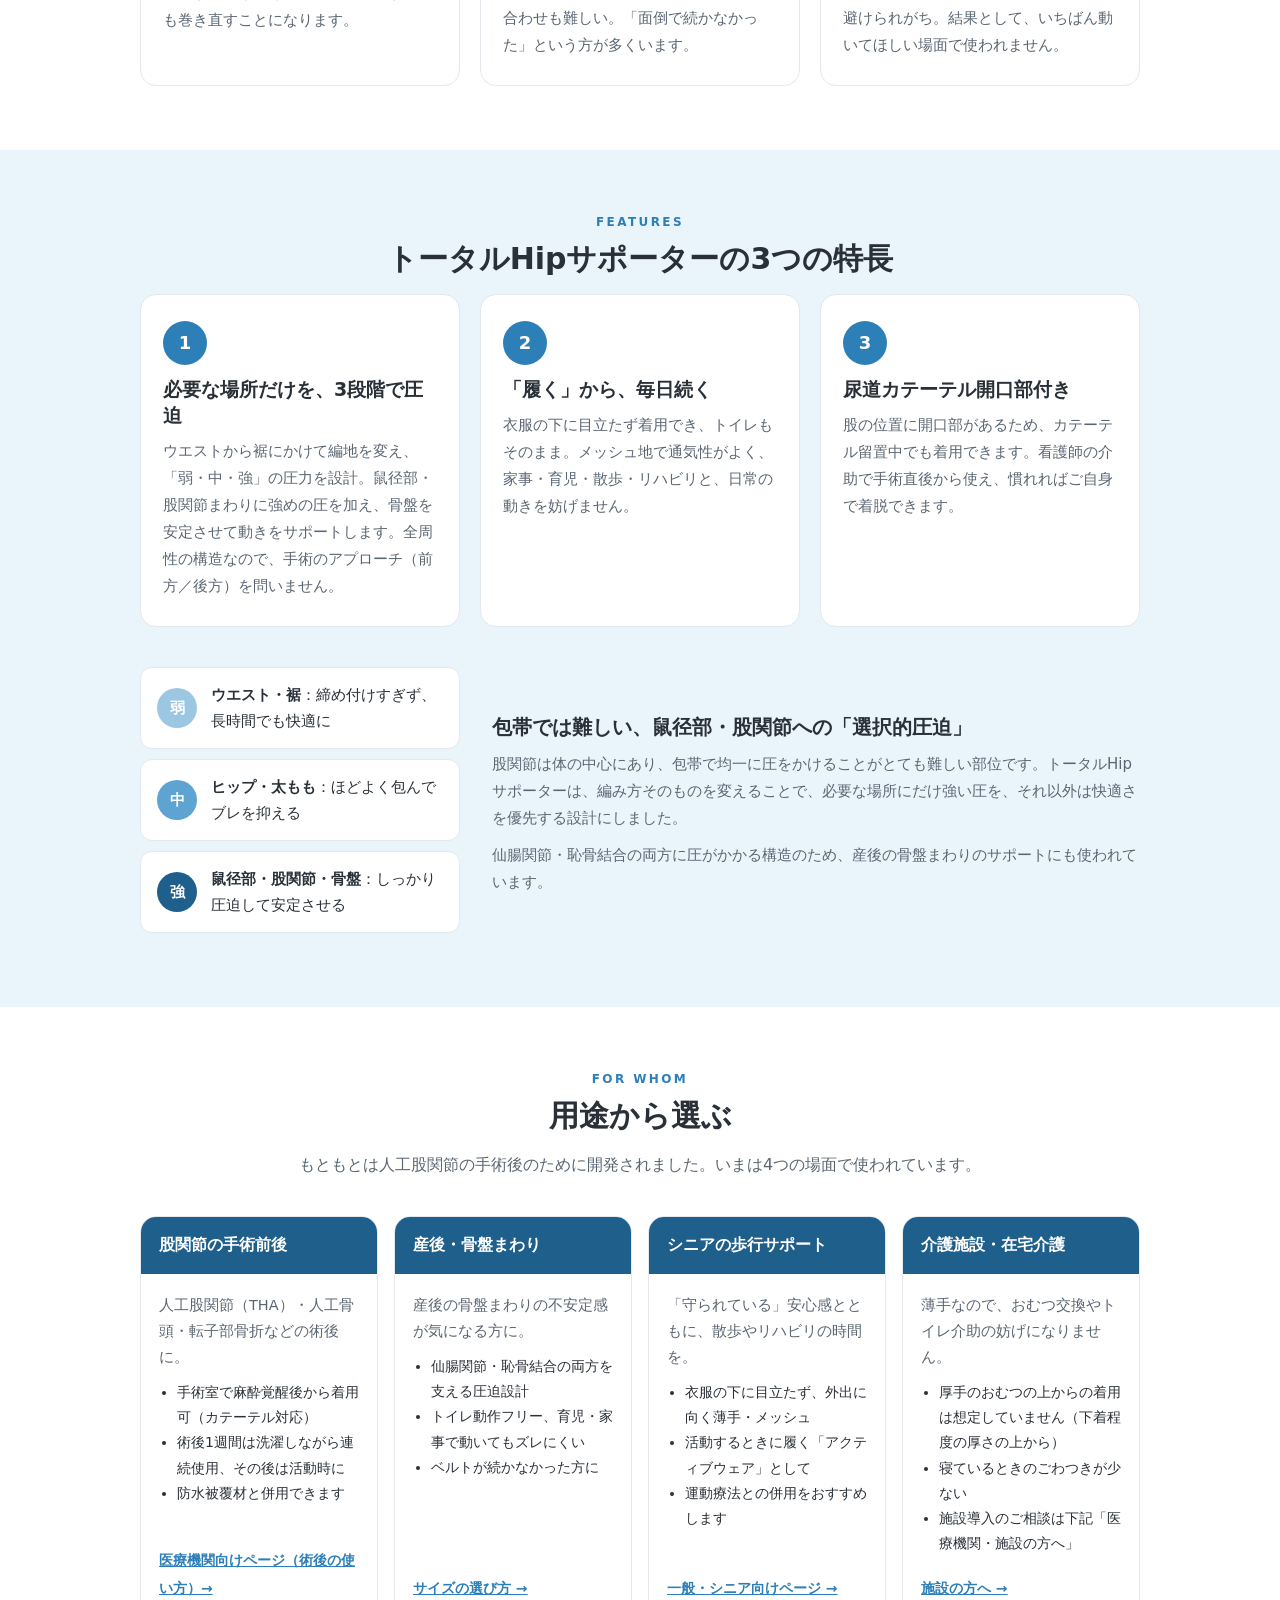
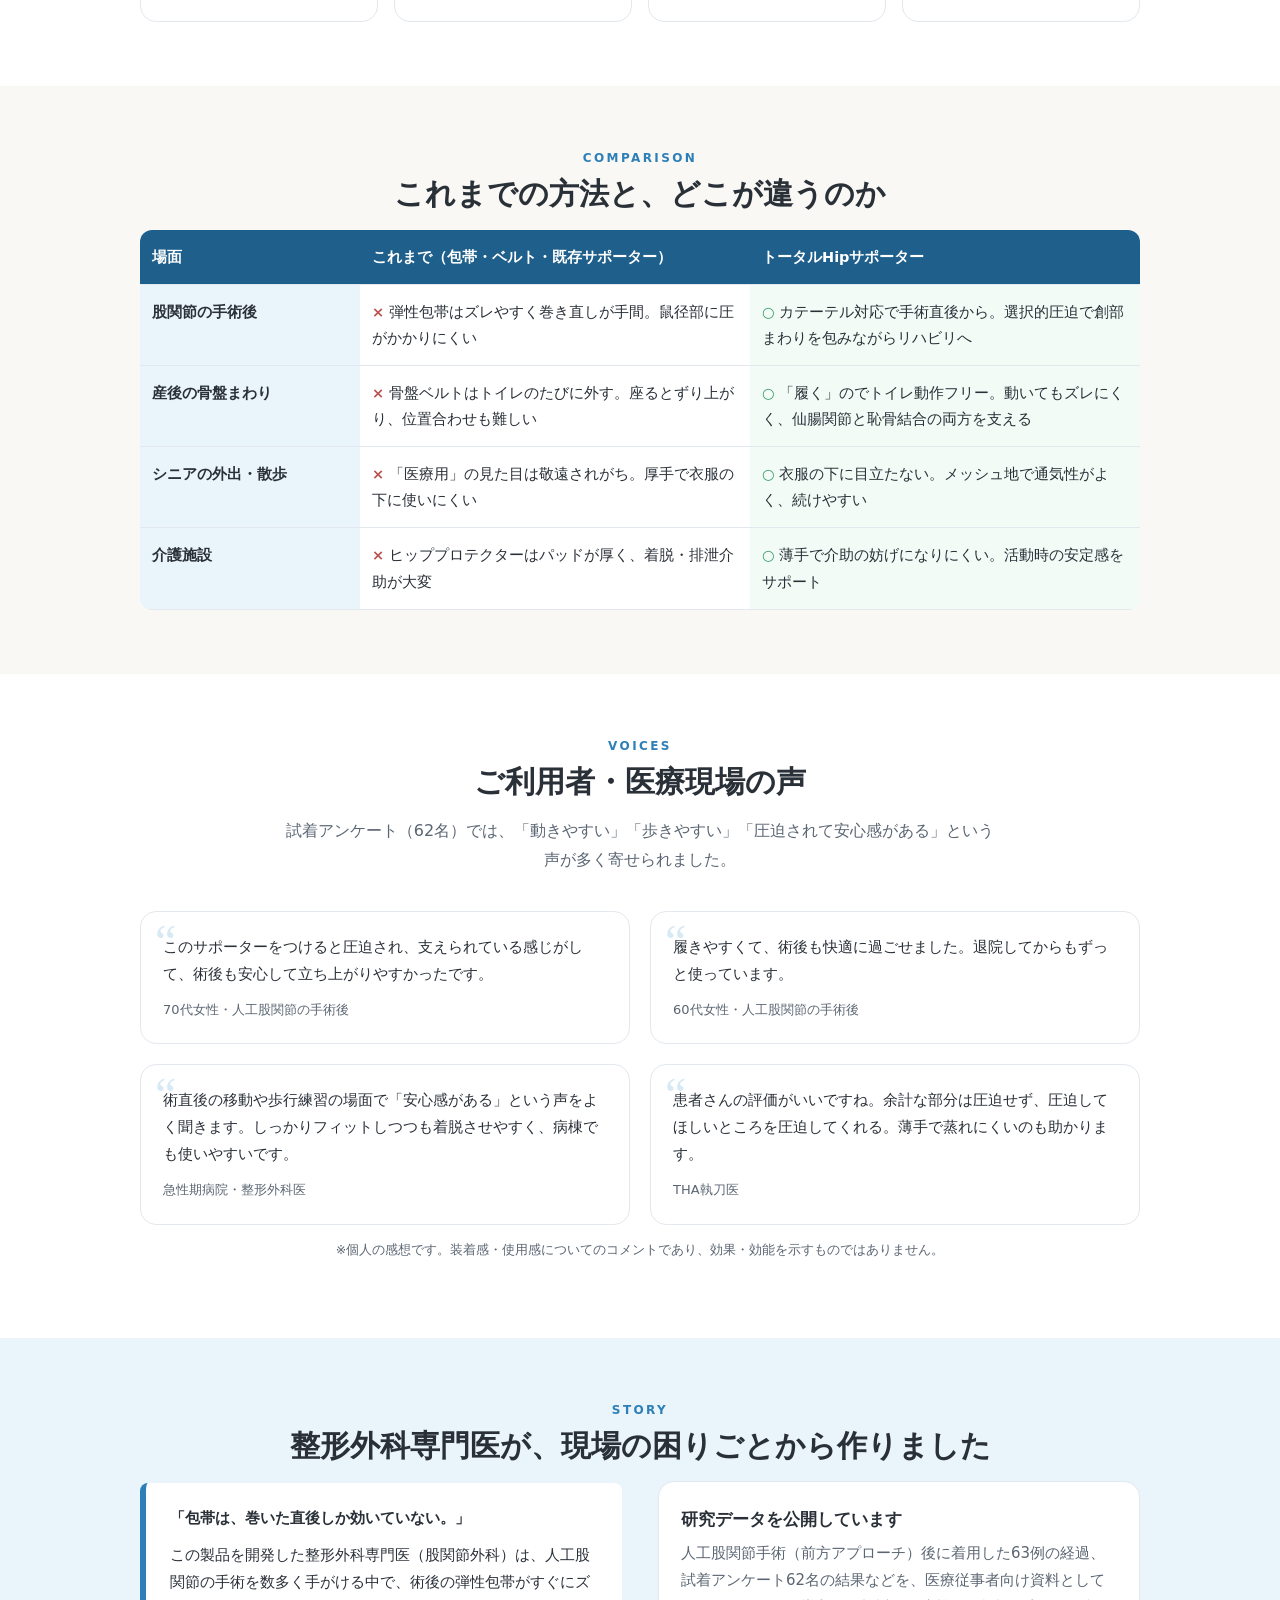
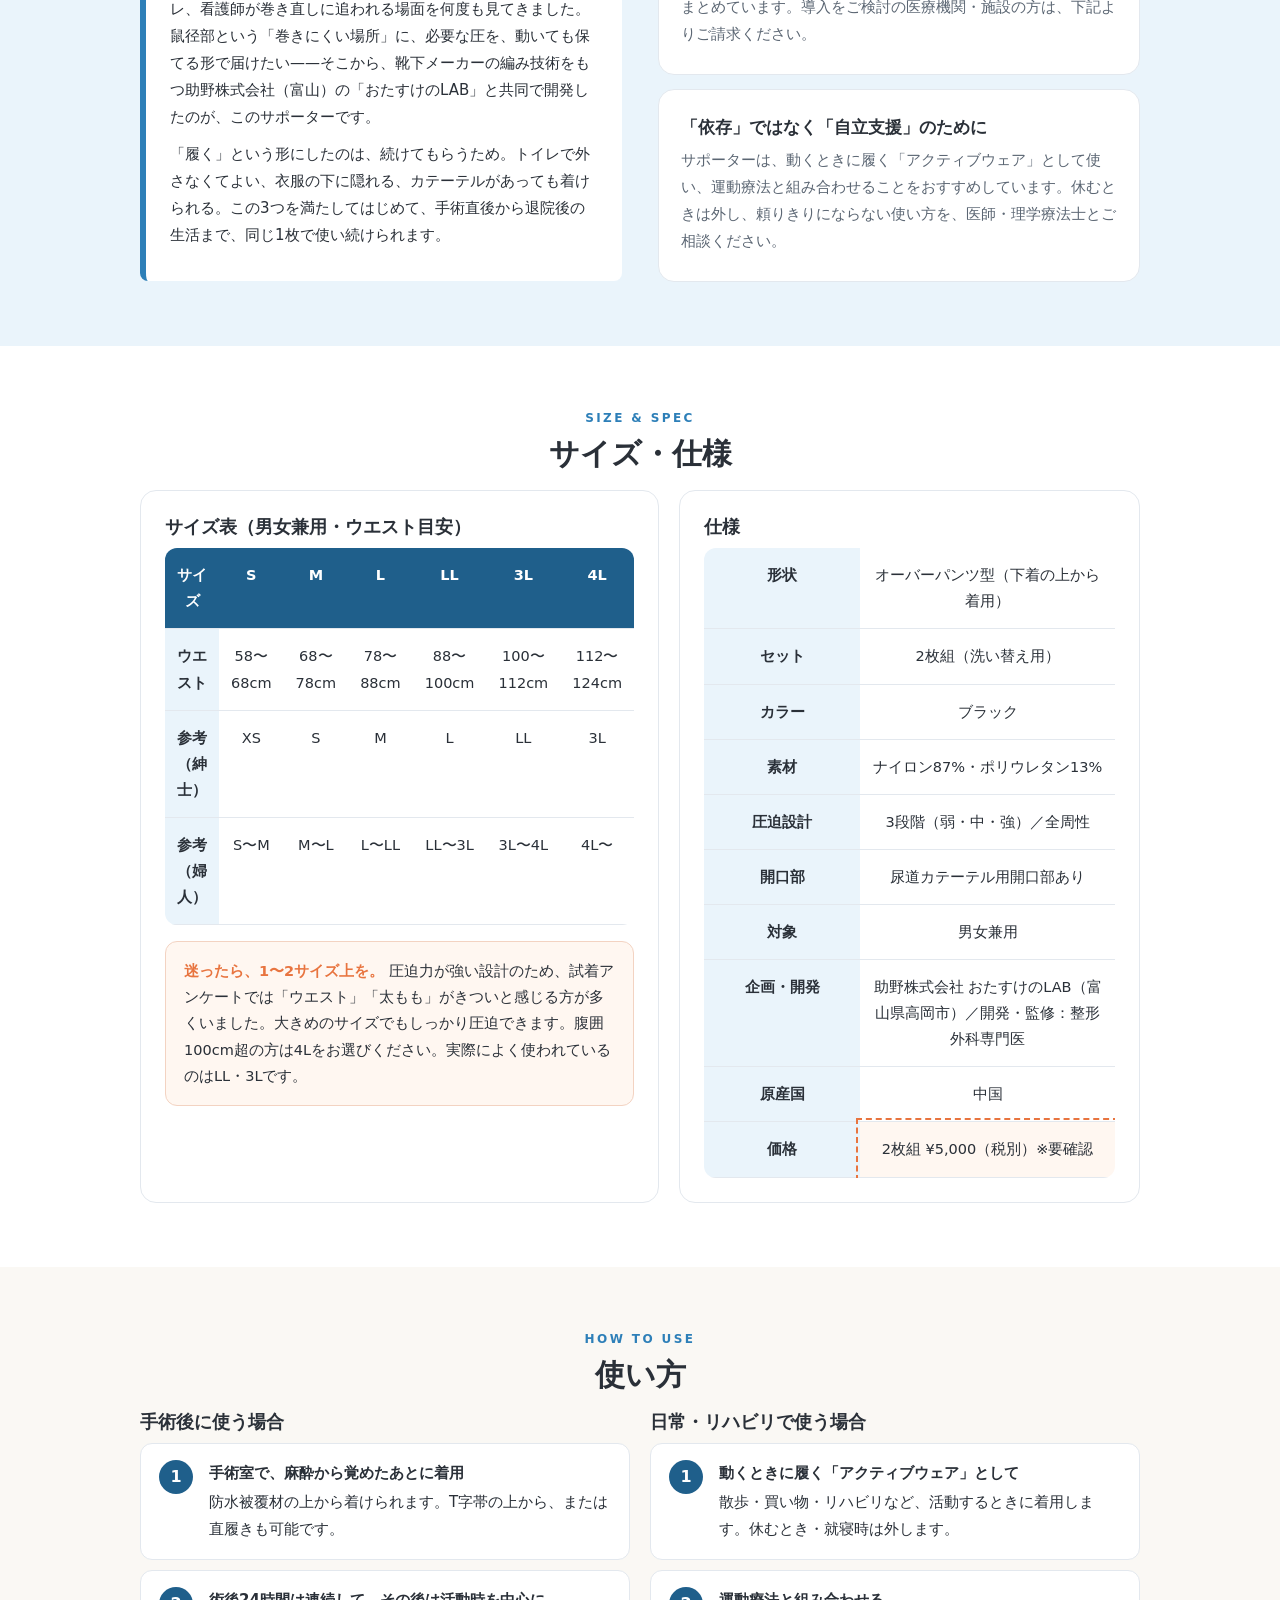
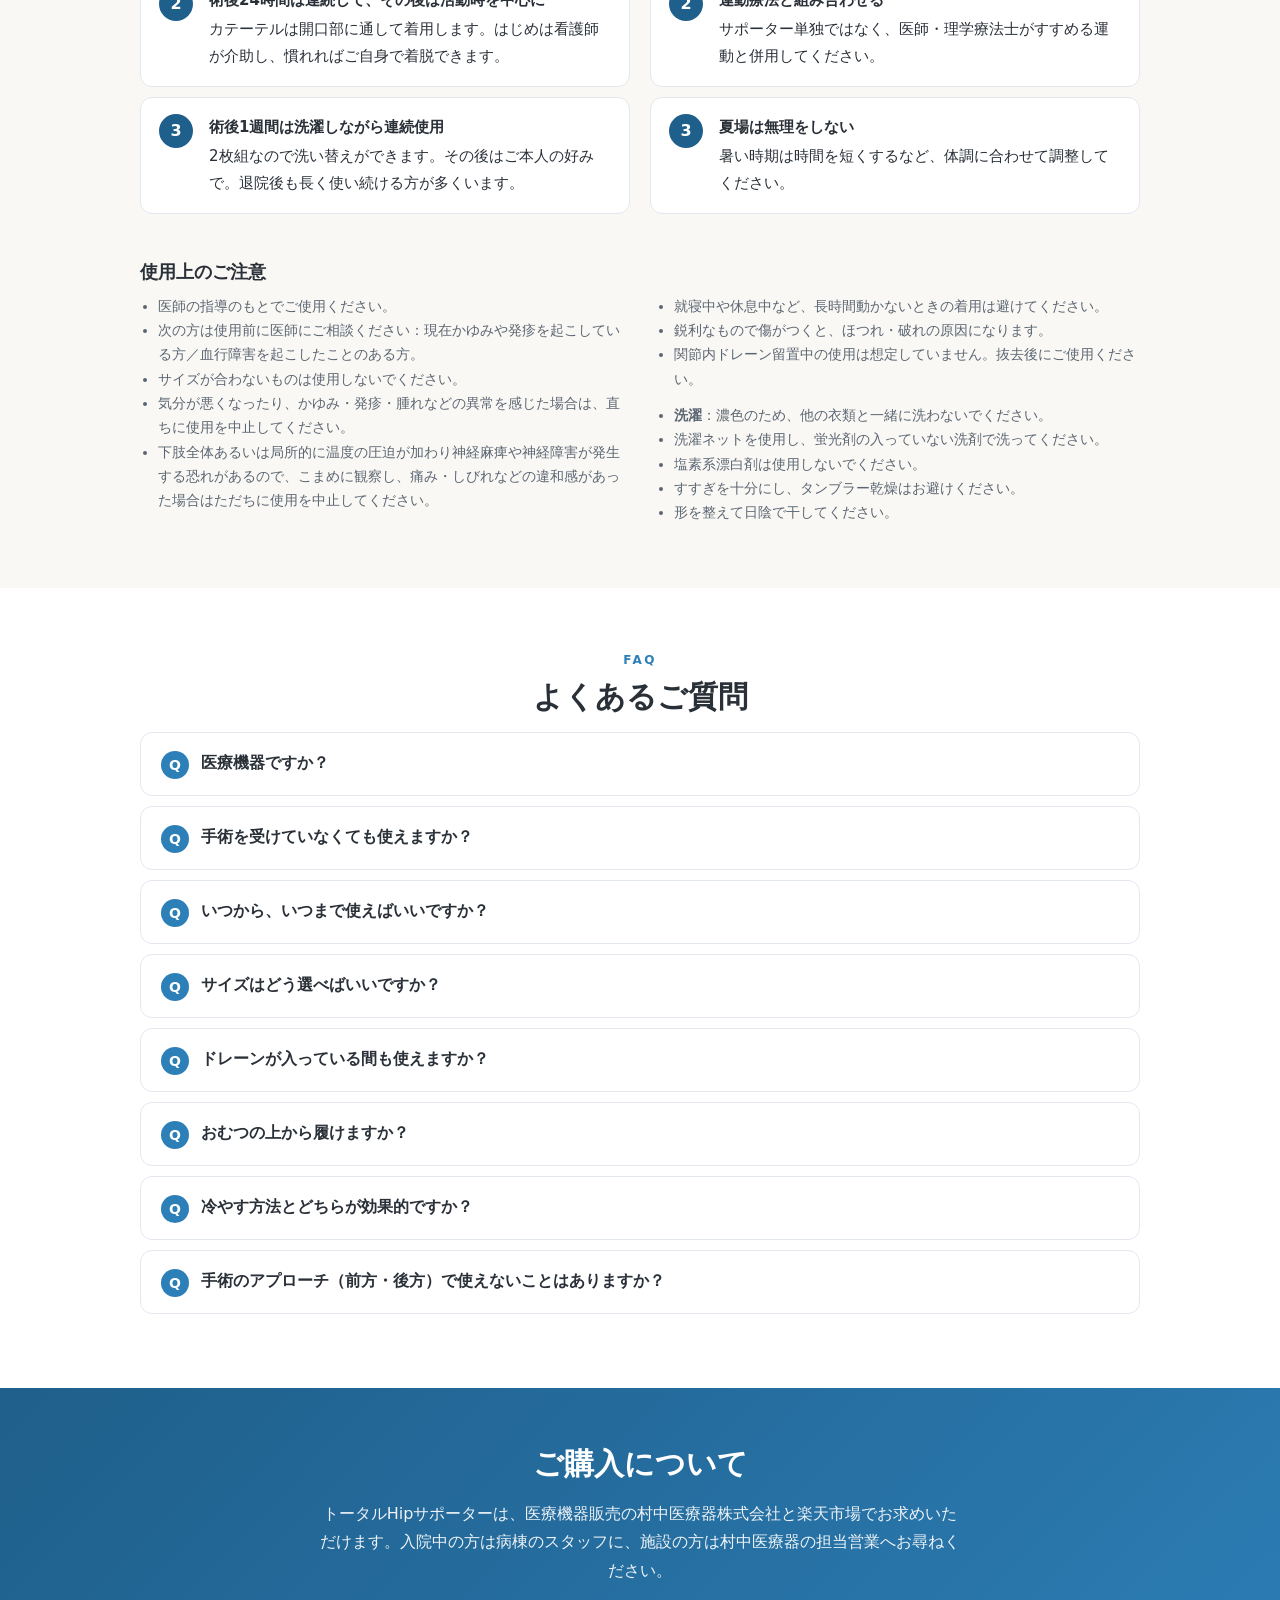
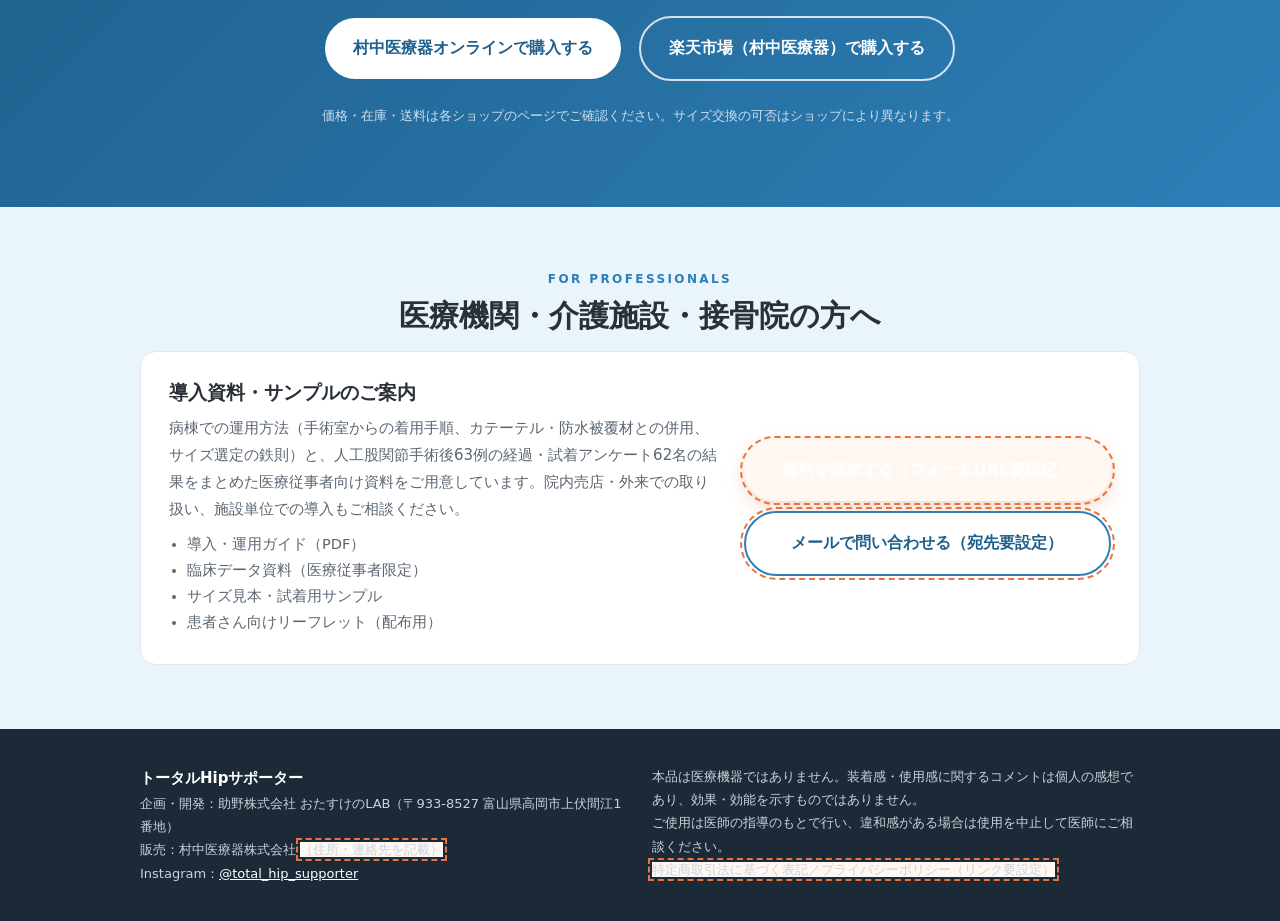
==== commit 973c33b8: "助野の要望対応: 助野公式ストアの導線を削除、医療機関・研究データ導線を目立たせる - 助野より「自販は行っておらず計画もない」との連絡（2026-11-10）。   site/index.html " ====
--- a/lp-hub/index.html
+++ b/lp-hub/index.html
@@ -401,9 +401,8 @@
 <section class="ctaband" id="buy">
   <div class="wrap">
     <h2>ご購入について</h2>
-    <p>トータルHipサポーターは、医療機器販売の村中医療器株式会社、企画元の助野株式会社（おたすけのLAB）公式ストア、楽天市場でお求めいただけます。入院中の方は病棟のスタッフに、施設の方は村中医療器の担当営業へお尋ねください。</p>
+    <p>トータルHipサポーターは、医療機器販売の村中医療器株式会社と楽天市場でお求めいただけます。入院中の方は病棟のスタッフに、施設の方は村中医療器の担当営業へお尋ねください。</p>
     <a class="btn" href="https://online.muranaka.co.jp/product/V0300001/" target="_blank" rel="noopener">村中医療器オンラインで購入する</a>
-    <a class="btn ghost todo" href="#" target="_blank" rel="noopener">助野 公式ストアで購入する（URL要取得）</a>
     <a class="btn ghost" href="https://item.rakuten.co.jp/muranaka/v0300001/" target="_blank" rel="noopener">楽天市場（村中医療器）で購入する</a>
     <p class="note" style="color:#dbe9f4;margin-top:18px">価格・在庫・送料は各ショップのページでご確認ください。サイズ交換の可否はショップにより異なります。</p>
   </div>
